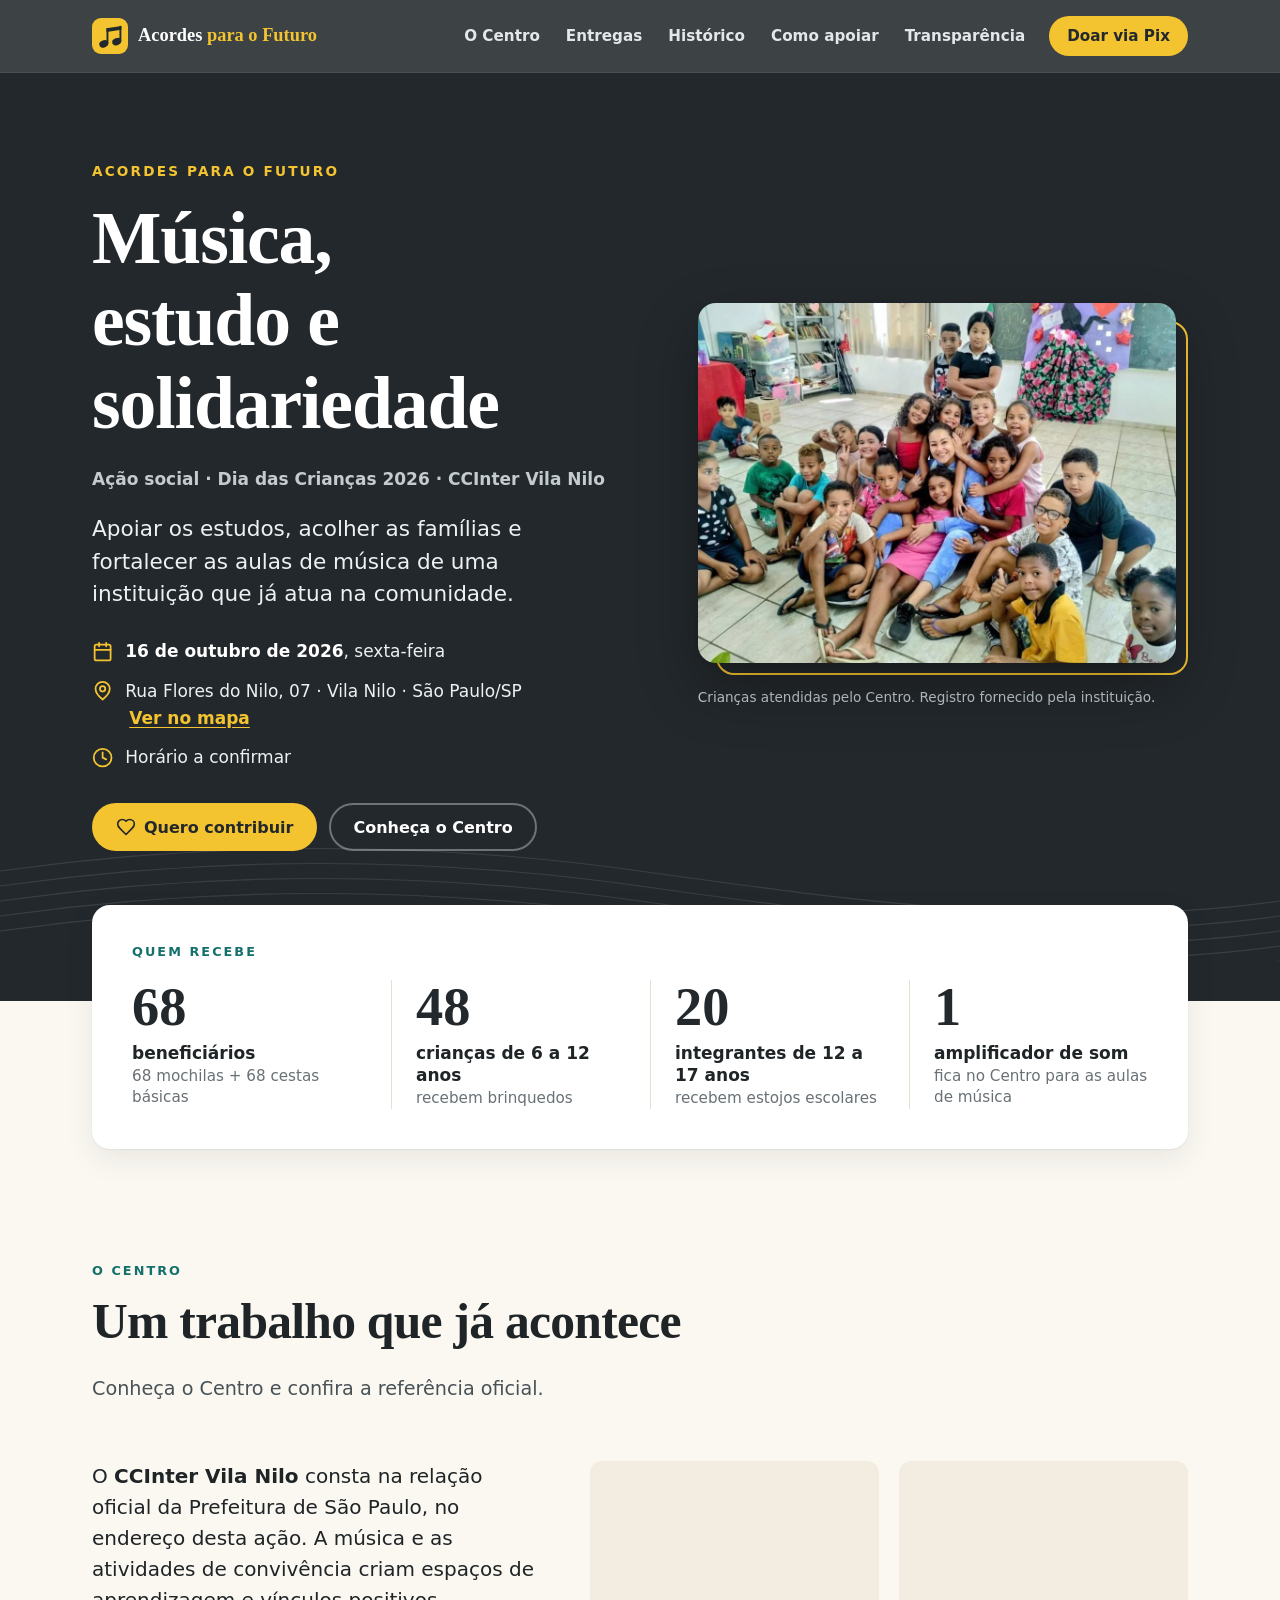
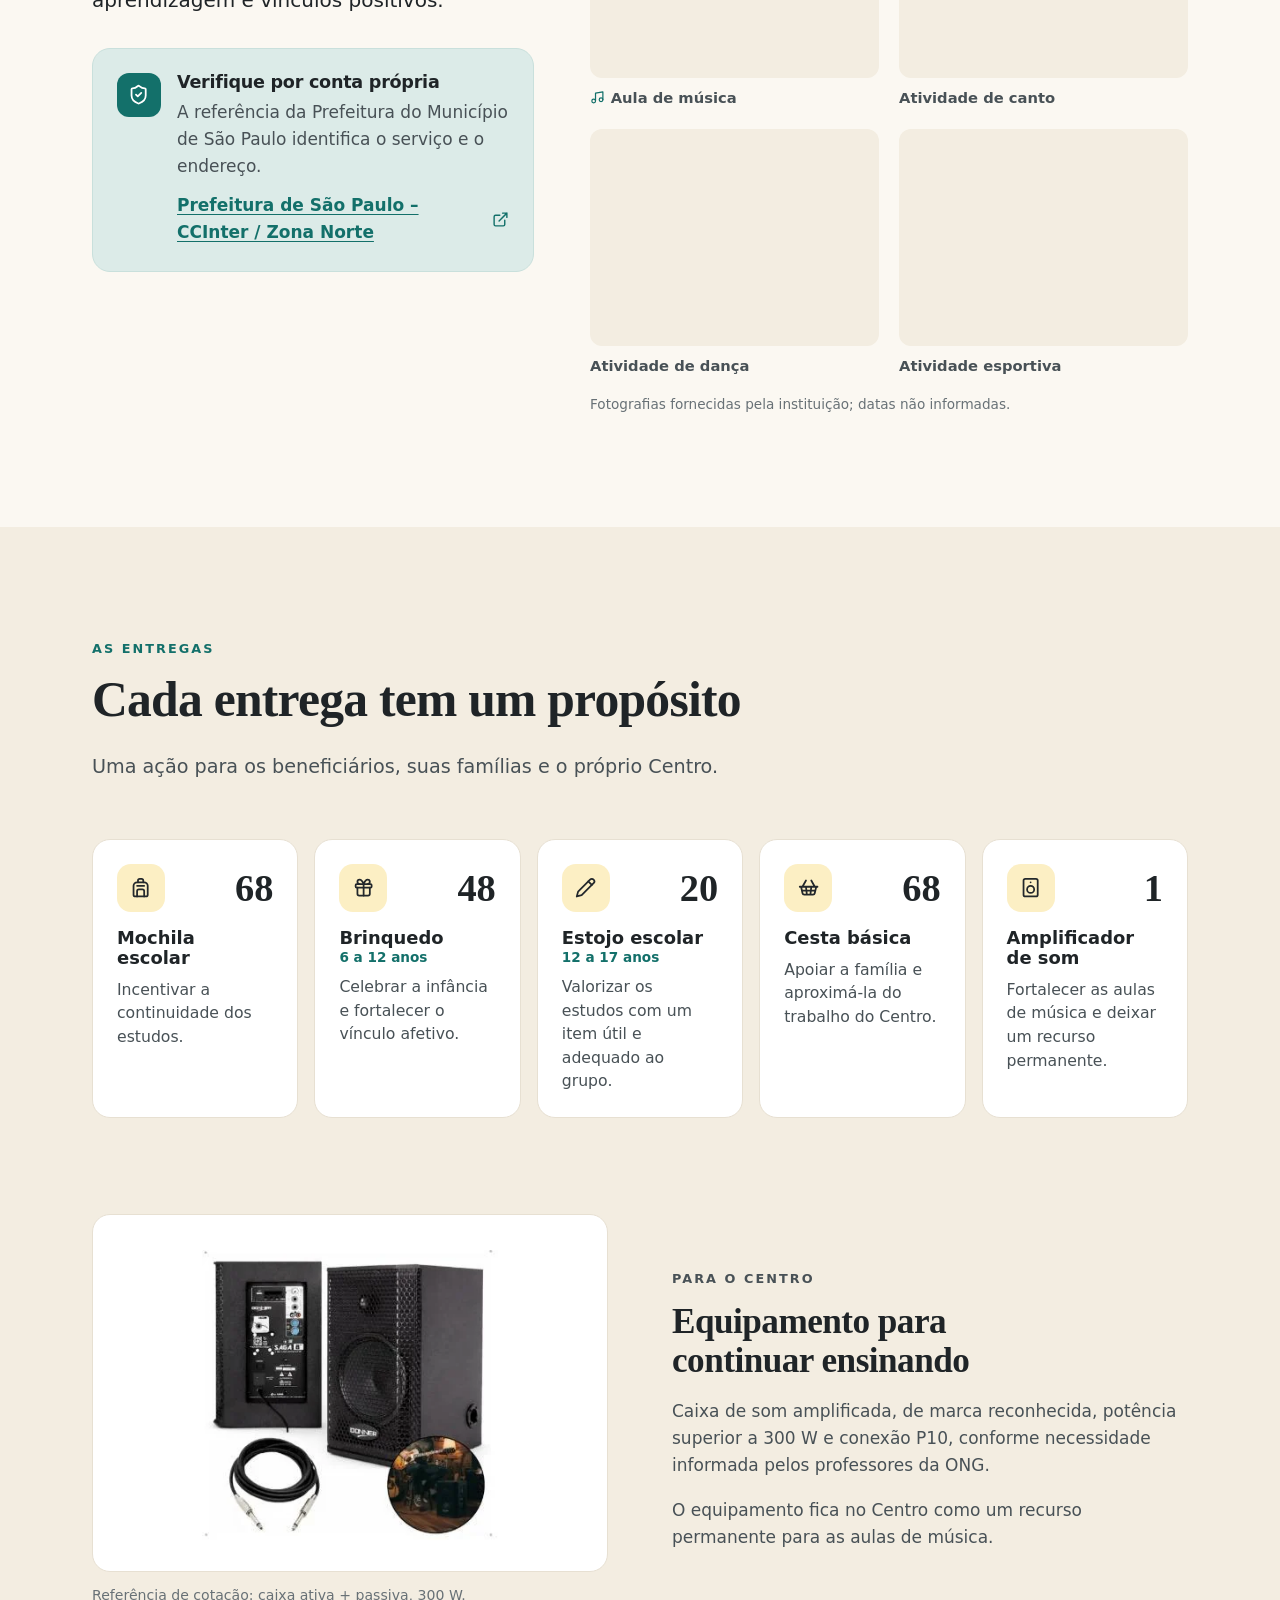
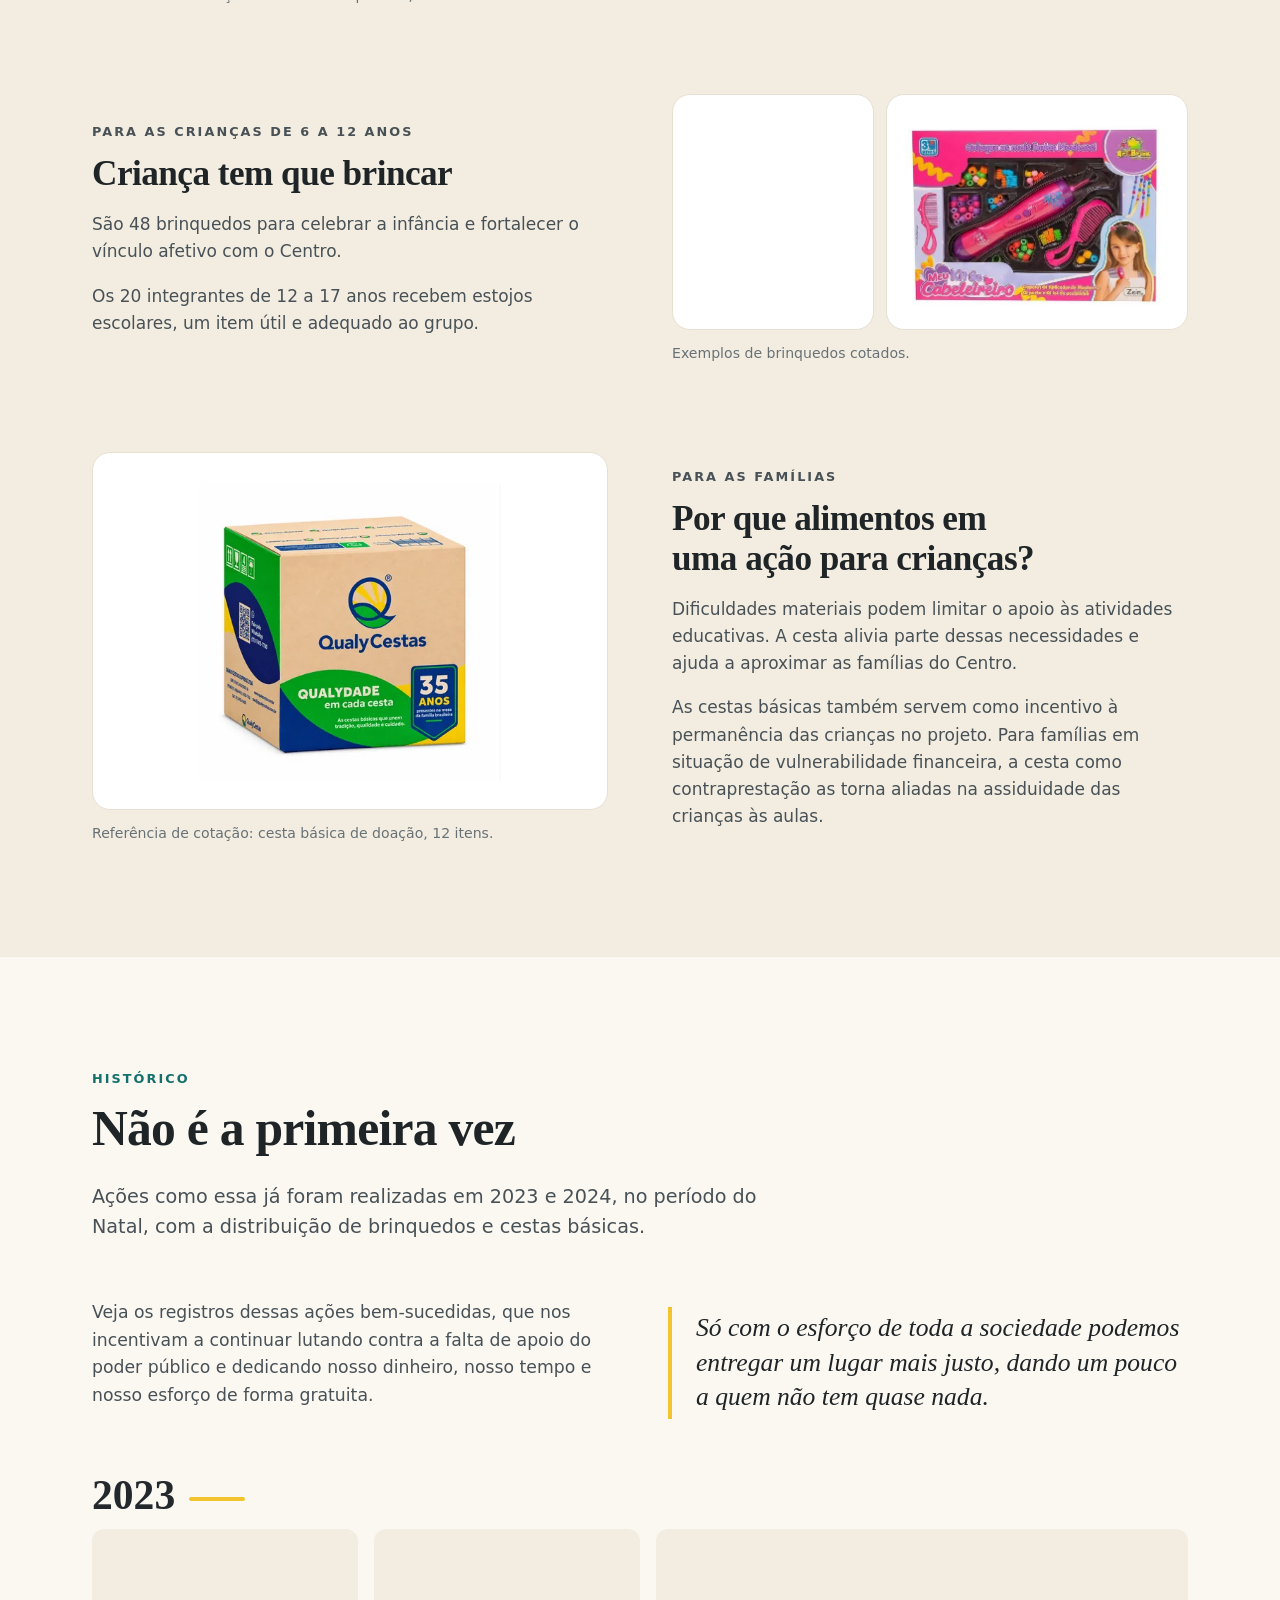
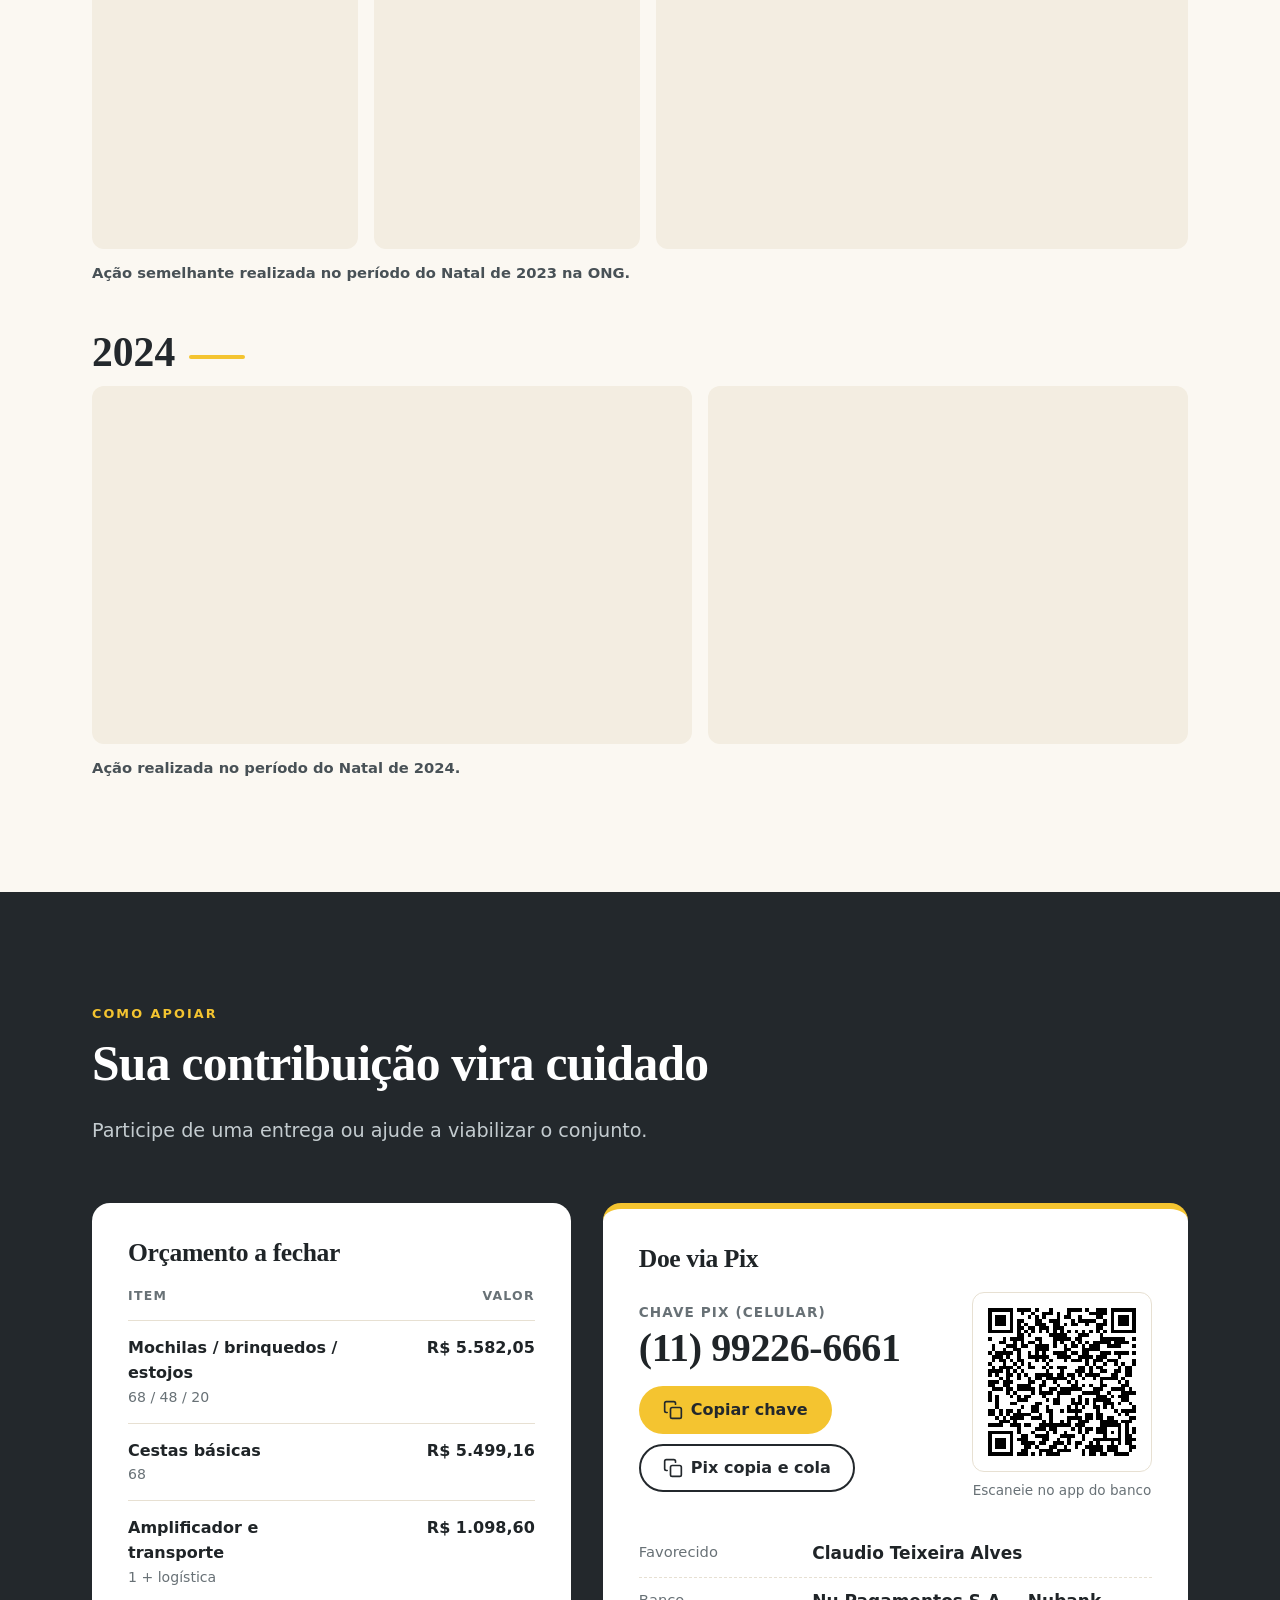
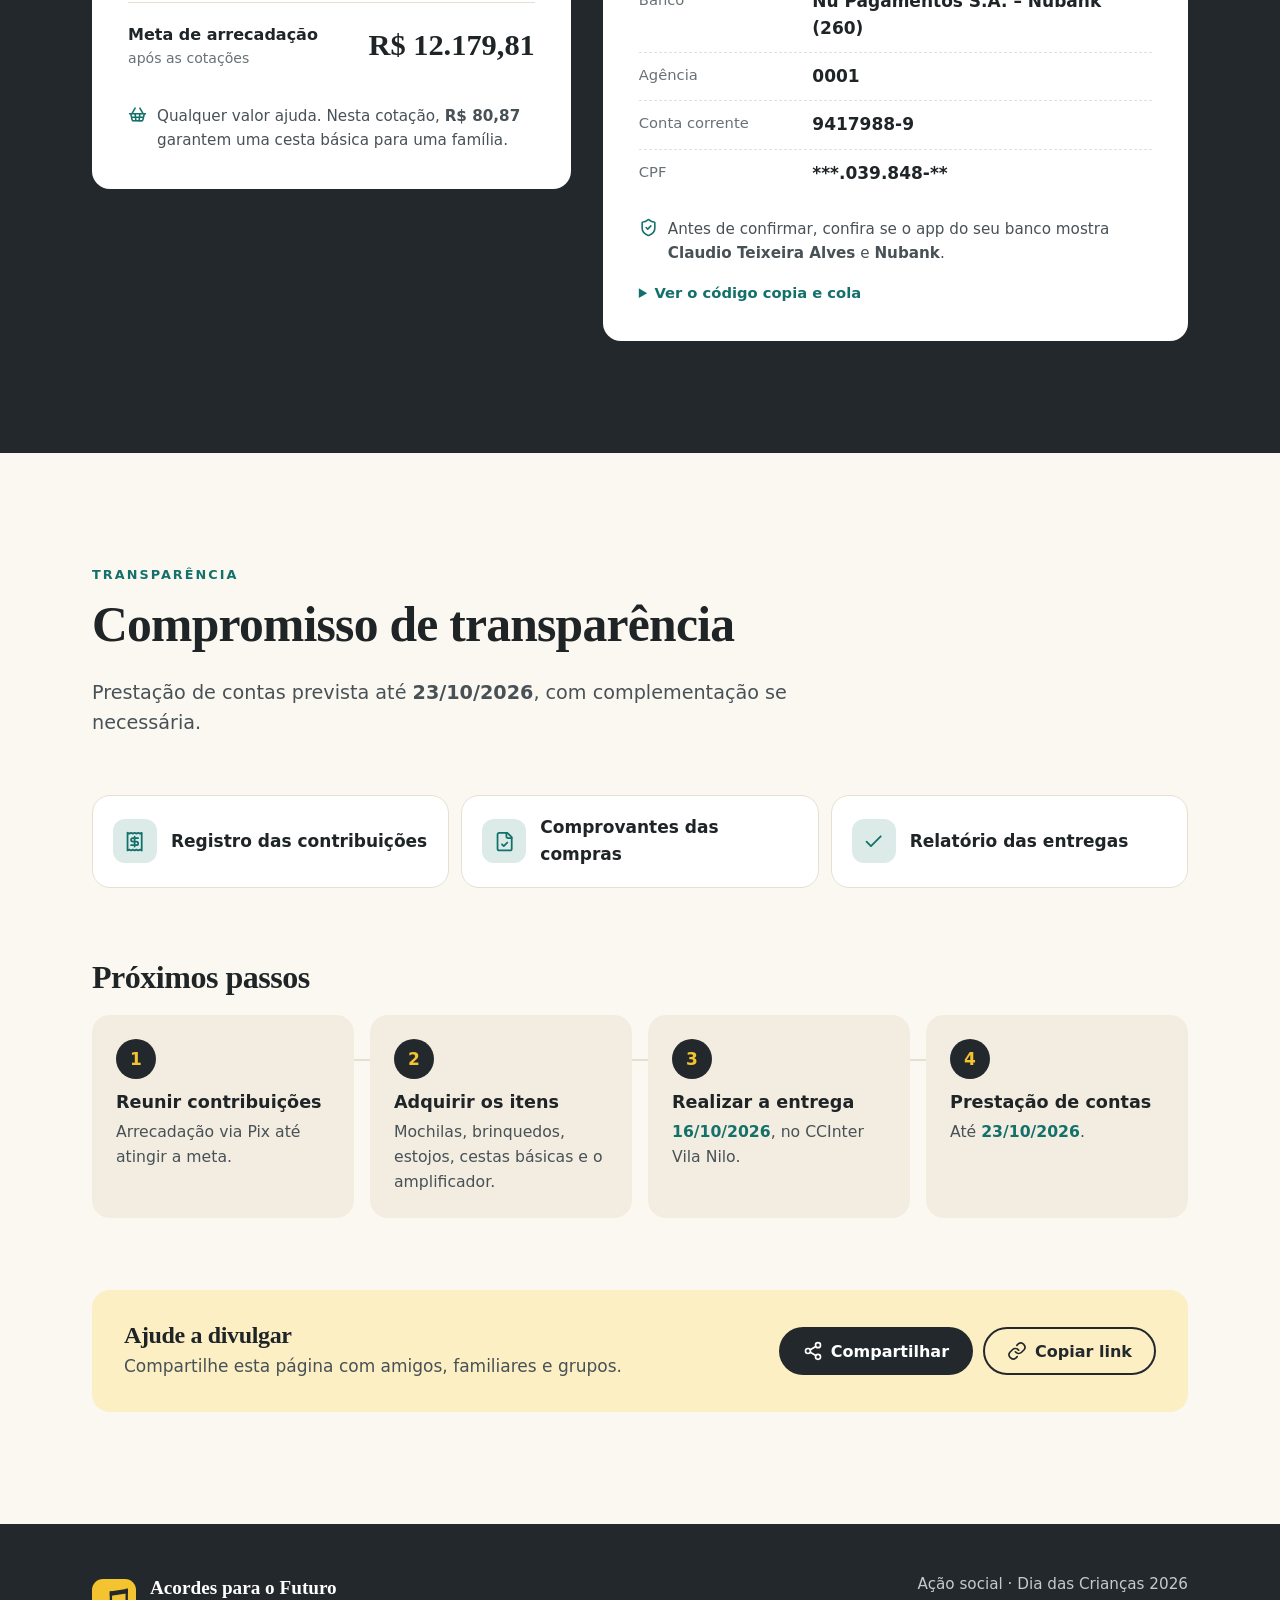
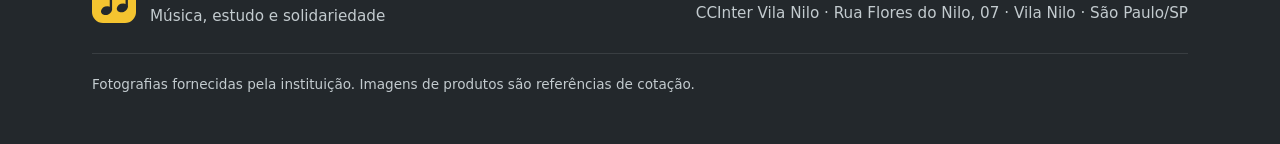
==== index.html @ 5add8479 "Site Acordes para o Futuro Site estático da ação social de Dia das Crianças 2026 no CCInter Vila Nil" ====
<!doctype html>
<html lang="pt-BR">
<head>
  <meta charset="utf-8">
  <meta name="viewport" content="width=device-width, initial-scale=1">
  <meta http-equiv="Content-Security-Policy" content="default-src 'self'; img-src 'self' data:; style-src 'self' https://fonts.googleapis.com; font-src https://fonts.gstatic.com; script-src 'self'; connect-src 'self'; object-src 'none'; base-uri 'self'; form-action 'none'">
  <title>Acordes para o Futuro · Dia das Crianças 2026 no CCInter Vila Nilo</title>
  <meta name="description" content="Ação social de Dia das Crianças no CCInter Vila Nilo, em São Paulo: mochilas, brinquedos, estojos e cestas básicas para 68 crianças e adolescentes, e um amplificador para as aulas de música. Contribua via Pix.">
  <link rel="canonical" href="https://acordesparaofuturo.com.br/">
  <meta name="theme-color" content="#23282c">

  <meta property="og:type" content="website">
  <meta property="og:locale" content="pt_BR">
  <meta property="og:site_name" content="Acordes para o Futuro">
  <meta property="og:url" content="https://acordesparaofuturo.com.br/">
  <meta property="og:title" content="Acordes para o Futuro · Música, estudo e solidariedade">
  <meta property="og:description" content="Dia das Crianças 2026 no CCInter Vila Nilo: mochilas, brinquedos, estojos e cestas básicas para 68 crianças e adolescentes. Contribua via Pix.">
  <meta property="og:image" content="https://acordesparaofuturo.com.br/assets/img/compartilhar.jpg">
  <meta property="og:image:width" content="1200">
  <meta property="og:image:height" content="630">
  <meta property="og:image:alt" content="Crianças do CCInter Vila Nilo e o título Música, estudo e solidariedade">
  <meta name="twitter:card" content="summary_large_image">

  <link rel="icon" href="favicon.svg" type="image/svg+xml">
  <link rel="icon" href="favicon-32.png" sizes="32x32" type="image/png">
  <link rel="apple-touch-icon" href="apple-touch-icon.png">

  <link rel="preconnect" href="https://fonts.googleapis.com">
  <link rel="preconnect" href="https://fonts.gstatic.com" crossorigin>
  <link rel="stylesheet" href="https://fonts.googleapis.com/css2?family=Figtree:ital,wght@0,400;0,500;0,600;0,700;0,800;1,500&family=Fraunces:ital,opsz,wght@0,9..144,500;0,9..144,600;1,9..144,500&display=swap">
  <link rel="stylesheet" href="css/styles.css">
  <script src="js/main.js" defer></script>

  <script type="application/ld+json">
  {
    "@context": "https://schema.org",
    "@type": "Event",
    "name": "Acordes para o Futuro: ação social de Dia das Crianças 2026",
    "description": "Entrega de mochilas, brinquedos, estojos e cestas básicas para 68 crianças e adolescentes atendidos pelo CCInter Vila Nilo, e de um amplificador de som para as aulas de música.",
    "startDate": "2026-10-16",
    "eventStatus": "https://schema.org/EventScheduled",
    "eventAttendanceMode": "https://schema.org/OfflineEventAttendanceMode",
    "image": "https://acordesparaofuturo.com.br/assets/img/compartilhar.jpg",
    "url": "https://acordesparaofuturo.com.br/",
    "location": {
      "@type": "Place",
      "name": "CCInter Vila Nilo",
      "address": {
        "@type": "PostalAddress",
        "streetAddress": "Rua Flores do Nilo, 07",
        "addressLocality": "São Paulo",
        "addressRegion": "SP",
        "addressCountry": "BR"
      }
    },
    "organizer": {
      "@type": "Organization",
      "name": "Projeto Acordes para o Futuro",
      "url": "https://acordesparaofuturo.com.br/"
    }
  }
  </script>
</head>
<body>
  <!-- Ícones (traço 24x24) -->
  <svg class="icon-sprite" aria-hidden="true" focusable="false" xmlns="http://www.w3.org/2000/svg">
    <symbol id="logo" viewBox="0 0 32 32">
      <rect width="32" height="32" rx="8" fill="#F4C430"/>
      <g fill="#23282C">
        <ellipse cx="10.5" cy="23" rx="4.1" ry="3.1" transform="rotate(-20 10.5 23)"/>
        <ellipse cx="22" cy="21" rx="4.1" ry="3.1" transform="rotate(-20 22 21)"/>
        <rect x="12.9" y="9" width="1.7" height="13.6"/>
        <rect x="24.4" y="7" width="1.7" height="13.6"/>
        <path d="M12.9 9 26.1 7v3.4l-13.2 2z"/>
      </g>
    </symbol>
    <symbol id="i-calendar" viewBox="0 0 24 24"><rect x="3" y="4" width="18" height="18" rx="2"/><path d="M16 2v4M8 2v4M3 10h18"/></symbol>
    <symbol id="i-pin" viewBox="0 0 24 24"><path d="M20 10c0 6-8 12-8 12S4 16 4 10a8 8 0 0 1 16 0Z"/><circle cx="12" cy="10" r="3"/></symbol>
    <symbol id="i-clock" viewBox="0 0 24 24"><circle cx="12" cy="12" r="10"/><path d="M12 6v6l4 2"/></symbol>
    <symbol id="i-heart" viewBox="0 0 24 24"><path d="M19 14c1.5-1.5 3-3.2 3-5.5A5.5 5.5 0 0 0 16.5 3c-1.8 0-3 .5-4.5 2-1.5-1.5-2.7-2-4.5-2A5.5 5.5 0 0 0 2 8.5c0 2.3 1.5 4 3 5.5l7 7Z"/></symbol>
    <symbol id="i-backpack" viewBox="0 0 24 24"><path d="M4 10a4 4 0 0 1 4-4h8a4 4 0 0 1 4 4v10a2 2 0 0 1-2 2H6a2 2 0 0 1-2-2Z"/><path d="M9 6V4a2 2 0 0 1 2-2h2a2 2 0 0 1 2 2v2"/><path d="M8 22v-6a2 2 0 0 1 2-2h4a2 2 0 0 1 2 2v6"/><path d="M8 10h8"/></symbol>
    <symbol id="i-gift" viewBox="0 0 24 24"><rect x="3" y="8" width="18" height="4" rx="1"/><path d="M12 8v13"/><path d="M19 12v7a2 2 0 0 1-2 2H7a2 2 0 0 1-2-2v-7"/><path d="M7.5 8a2.5 2.5 0 0 1 0-5C10 3 12 8 12 8s2-5 4.5-5a2.5 2.5 0 0 1 0 5"/></symbol>
    <symbol id="i-pencil" viewBox="0 0 24 24"><path d="M17 3a2.8 2.8 0 1 1 4 4L7.5 20.5 2 22l1.5-5.5Z"/><path d="m15 5 4 4"/></symbol>
    <symbol id="i-basket" viewBox="0 0 24 24"><path d="m15 11-1 9M19 11l-4-7M2 11h20M3.5 11l1.6 7.4a2 2 0 0 0 2 1.6h9.8a2 2 0 0 0 2-1.6l1.7-7.4M4.5 15.5h15M5 11l4-7M9 11l1 9"/></symbol>
    <symbol id="i-speaker" viewBox="0 0 24 24"><rect x="4" y="2" width="16" height="20" rx="2"/><circle cx="12" cy="14" r="4"/><path d="M12 6h.01"/></symbol>
    <symbol id="i-music" viewBox="0 0 24 24"><path d="M9 18V5l12-2v13"/><circle cx="6" cy="18" r="3"/><circle cx="18" cy="16" r="3"/></symbol>
    <symbol id="i-copy" viewBox="0 0 24 24"><rect x="9" y="9" width="13" height="13" rx="2"/><path d="M5 15H4a2 2 0 0 1-2-2V4a2 2 0 0 1 2-2h9a2 2 0 0 1 2 2v1"/></symbol>
    <symbol id="i-check" viewBox="0 0 24 24"><path d="M20 6 9 17l-5-5"/></symbol>
    <symbol id="i-external" viewBox="0 0 24 24"><path d="M15 3h6v6M10 14 21 3M18 13v6a2 2 0 0 1-2 2H5a2 2 0 0 1-2-2V8a2 2 0 0 1 2-2h6"/></symbol>
    <symbol id="i-shield" viewBox="0 0 24 24"><path d="M20 13c0 5-3.5 7.5-7.7 9a1 1 0 0 1-.6 0C7.5 20.5 4 18 4 13V6a1 1 0 0 1 1-1c2 0 4.5-1.2 6.2-2.7a1.2 1.2 0 0 1 1.6 0C14.5 3.8 17 5 19 5a1 1 0 0 1 1 1Z"/><path d="m9 12 2 2 4-4"/></symbol>
    <symbol id="i-share" viewBox="0 0 24 24"><circle cx="18" cy="5" r="3"/><circle cx="6" cy="12" r="3"/><circle cx="18" cy="19" r="3"/><path d="m8.6 13.5 6.8 4M15.4 6.5l-6.8 4"/></symbol>
    <symbol id="i-link" viewBox="0 0 24 24"><path d="M10 13a5 5 0 0 0 7.5.5l3-3a5 5 0 0 0-7-7l-1.7 1.7"/><path d="M14 11a5 5 0 0 0-7.5-.5l-3 3a5 5 0 0 0 7 7l1.7-1.7"/></symbol>
    <symbol id="i-receipt" viewBox="0 0 24 24"><path d="M4 2v20l2-1 2 1 2-1 2 1 2-1 2 1 2-1 2 1V2l-2 1-2-1-2 1-2-1-2 1-2-1-2 1Z"/><path d="M16 8h-6a2 2 0 1 0 0 4h4a2 2 0 1 1 0 4H8M12 17.5v-11"/></symbol>
    <symbol id="i-file" viewBox="0 0 24 24"><path d="M15 2H6a2 2 0 0 0-2 2v16a2 2 0 0 0 2 2h12a2 2 0 0 0 2-2V7Z"/><path d="M14 2v4a2 2 0 0 0 2 2h4M9 15l2 2 4-4"/></symbol>
    <symbol id="i-menu" viewBox="0 0 24 24"><path d="M4 6h16M4 12h16M4 18h16"/></symbol>
    <symbol id="i-close" viewBox="0 0 24 24"><path d="M18 6 6 18M6 6l12 12"/></symbol>
    <symbol id="i-prev" viewBox="0 0 24 24"><path d="m15 18-6-6 6-6"/></symbol>
    <symbol id="i-next" viewBox="0 0 24 24"><path d="m9 18 6-6-6-6"/></symbol>
  </svg>

  <a class="skip-link" href="#conteudo">Pular para o conteúdo</a>

  <header class="site-header" data-header>
    <div class="container header-inner">
      <a class="brand" href="#inicio">
        <svg class="brand-mark" viewBox="0 0 32 32" aria-hidden="true" focusable="false"><use href="#logo"/></svg>
        <span class="brand-name">Acordes <span>para o Futuro</span></span>
      </a>

      <nav class="site-nav" id="menu" aria-label="Seções do site">
        <ul>
          <li><a href="#centro">O Centro</a></li>
          <li><a href="#entregas">Entregas</a></li>
          <li><a href="#historico">Histórico</a></li>
          <li><a href="#apoie">Como apoiar</a></li>
          <li><a href="#transparencia">Transparência</a></li>
        </ul>
      </nav>

      <a class="btn btn-primary btn-sm header-cta" href="#pix"><span>Doar<span class="hide-xs"> via Pix</span></span></a>
      <button class="nav-toggle" type="button" aria-expanded="false" aria-controls="menu" aria-label="Abrir menu" data-nav-toggle>
        <svg class="icon icon-open" aria-hidden="true"><use href="#i-menu"/></svg>
        <svg class="icon icon-close" aria-hidden="true"><use href="#i-close"/></svg>
      </button>
    </div>
  </header>

  <main id="conteudo">
    <!-- ===== Abertura ===== -->
    <section class="hero" id="inicio" aria-labelledby="hero-titulo">
      <svg class="hero-staff" viewBox="0 0 1440 120" preserveAspectRatio="none" aria-hidden="true" focusable="false">
        <g fill="none" stroke="currentColor" stroke-width="1.2" vector-effect="non-scaling-stroke">
          <path d="M0 30C240 0 480 0 720 30s480 60 720 30"/>
          <path d="M0 45C240 15 480 15 720 45s480 60 720 30"/>
          <path d="M0 60C240 30 480 30 720 60s480 60 720 30"/>
          <path d="M0 75C240 45 480 45 720 75s480 60 720 30"/>
          <path d="M0 90C240 60 480 60 720 90s480 60 720 30"/>
        </g>
      </svg>

      <div class="container hero-grid">
        <div class="hero-copy">
          <p class="kicker">Acordes para o Futuro</p>
          <h1 id="hero-titulo">Música, estudo e solidariedade</h1>
          <p class="hero-sub">Ação social · Dia das Crianças 2026 · CCInter Vila Nilo</p>
          <p class="hero-lead">Apoiar os estudos, acolher as famílias e fortalecer as aulas de música de uma instituição que já atua na comunidade.</p>

          <ul class="event-facts">
            <li>
              <svg class="icon" aria-hidden="true"><use href="#i-calendar"/></svg>
              <span><strong><time datetime="2026-10-16">16 de outubro de 2026</time></strong>, sexta-feira</span>
            </li>
            <li>
              <svg class="icon" aria-hidden="true"><use href="#i-pin"/></svg>
              <span>Rua Flores do Nilo, 07 · Vila Nilo · São Paulo/SP
                <a class="map-link" href="https://www.google.com/maps/search/?api=1&amp;query=Rua%20Flores%20do%20Nilo%2C%2007%2C%20Vila%20Nilo%2C%20S%C3%A3o%20Paulo%20-%20SP" target="_blank" rel="noopener">Ver no mapa<span class="visually-hidden"> (abre em nova aba)</span></a>
              </span>
            </li>
            <li>
              <svg class="icon" aria-hidden="true"><use href="#i-clock"/></svg>
              <span>Horário a confirmar</span>
            </li>
          </ul>

          <div class="hero-actions">
            <a class="btn btn-primary" href="#apoie">
              <svg class="icon" aria-hidden="true"><use href="#i-heart"/></svg>
              Quero contribuir
            </a>
            <a class="btn btn-ghost" href="#centro">Conheça o Centro</a>
          </div>
        </div>

        <figure class="hero-photo">
          <div class="hero-photo-frame">
            <p class="countdown" data-countdown="2026-10-16" hidden></p>
            <img src="assets/img/criancas-do-centro.webp" width="1018" height="766" fetchpriority="high" decoding="async"
                 alt="Grupo de crianças sorrindo, sentadas no chão de uma sala do Centro ao redor de uma educadora">
          </div>
          <figcaption>Crianças atendidas pelo Centro. Registro fornecido pela instituição.</figcaption>
        </figure>
      </div>
    </section>

    <!-- ===== Quem recebe ===== -->
    <section class="impact" aria-labelledby="impacto-titulo">
      <div class="container">
        <div class="impact-card">
          <h2 class="impact-title" id="impacto-titulo">Quem recebe</h2>
          <ul class="stats">
            <li class="stat">
              <span class="stat-n">68</span>
              <span class="stat-l">beneficiários</span>
              <span class="stat-d">68 mochilas + 68 cestas básicas</span>
            </li>
            <li class="stat">
              <span class="stat-n">48</span>
              <span class="stat-l">crianças de 6 a 12 anos</span>
              <span class="stat-d">recebem brinquedos</span>
            </li>
            <li class="stat">
              <span class="stat-n">20</span>
              <span class="stat-l">integrantes de 12 a 17 anos</span>
              <span class="stat-d">recebem estojos escolares</span>
            </li>
            <li class="stat">
              <span class="stat-n">1</span>
              <span class="stat-l">amplificador de som</span>
              <span class="stat-d">fica no Centro para as aulas de música</span>
            </li>
          </ul>
        </div>
      </div>
    </section>

    <!-- ===== O Centro ===== -->
    <section class="section" id="centro" aria-labelledby="centro-titulo">
      <div class="container">
        <header class="section-head">
          <p class="eyebrow">O Centro</p>
          <h2 id="centro-titulo">Um trabalho que já acontece</h2>
          <p class="section-sub">Conheça o Centro e confira a referência oficial.</p>
        </header>

        <div class="centro-grid">
          <div class="centro-text">
            <p class="lead">O <strong>CCInter Vila Nilo</strong> consta na relação oficial da Prefeitura de São Paulo, no endereço desta ação. A música e as atividades de convivência criam espaços de aprendizagem e vínculos positivos.</p>

            <aside class="verify-card" aria-labelledby="verifique-titulo">
              <span class="verify-icon"><svg class="icon" aria-hidden="true"><use href="#i-shield"/></svg></span>
              <div>
                <h3 id="verifique-titulo">Verifique por conta própria</h3>
                <p>A referência da Prefeitura do Município de São Paulo identifica o serviço e o endereço.</p>
                <a class="link-external" href="https://prefeitura.sp.gov.br/web/assistencia_social/w/rede_socioassistencial/familia/334147" target="_blank" rel="noopener">
                  Prefeitura de São Paulo – CCInter / Zona Norte
                  <svg class="icon" aria-hidden="true"><use href="#i-external"/></svg>
                  <span class="visually-hidden">(abre em nova aba)</span>
                </a>
              </div>
            </aside>
          </div>

          <div>
            <ul class="gallery" aria-label="Atividades do Centro">
              <li>
                <figure>
                  <a href="assets/img/aula-de-musica.webp" data-lightbox="centro" data-caption="Aula de música">
                    <img src="assets/img/aula-de-musica.webp" width="633" height="475" loading="lazy" decoding="async"
                         alt="Crianças e adolescentes sentados em roda com violões durante a aula de música">
                  </a>
                  <figcaption><svg class="icon" aria-hidden="true"><use href="#i-music"/></svg>Aula de música</figcaption>
                </figure>
              </li>
              <li>
                <figure>
                  <a href="assets/img/atividade-de-canto.webp" data-lightbox="centro" data-caption="Atividade de canto">
                    <img src="assets/img/atividade-de-canto.webp" width="606" height="456" loading="lazy" decoding="async"
                         alt="Educadora conduz atividade de canto com crianças sentadas em cadeiras">
                  </a>
                  <figcaption>Atividade de canto</figcaption>
                </figure>
              </li>
              <li>
                <figure>
                  <a href="assets/img/atividade-de-danca.webp" data-lightbox="centro" data-caption="Atividade de dança">
                    <img src="assets/img/atividade-de-danca.webp" width="606" height="456" loading="lazy" decoding="async"
                         alt="Meninas com saias coloridas posam juntas depois de uma atividade de dança">
                  </a>
                  <figcaption>Atividade de dança</figcaption>
                </figure>
              </li>
              <li>
                <figure>
                  <a href="assets/img/atividade-esportiva.webp" data-lightbox="centro" data-caption="Atividade esportiva">
                    <img src="assets/img/atividade-esportiva.webp" width="606" height="456" loading="lazy" decoding="async"
                         alt="Crianças jogando futebol em uma quadra">
                  </a>
                  <figcaption>Atividade esportiva</figcaption>
                </figure>
              </li>
            </ul>
            <p class="photo-note">Fotografias fornecidas pela instituição; datas não informadas.</p>
          </div>
        </div>
      </div>
    </section>

    <!-- ===== Entregas ===== -->
    <section class="section section-alt" id="entregas" aria-labelledby="entregas-titulo">
      <div class="container">
        <header class="section-head">
          <p class="eyebrow">As entregas</p>
          <h2 id="entregas-titulo">Cada entrega tem um propósito</h2>
          <p class="section-sub">Uma ação para os beneficiários, suas famílias e o próprio Centro.</p>
        </header>

        <ul class="deliveries">
          <li class="delivery">
            <div class="delivery-top">
              <span class="delivery-icon"><svg class="icon" aria-hidden="true"><use href="#i-backpack"/></svg></span>
              <span class="delivery-qty"><span class="visually-hidden">Quantidade: </span>68</span>
            </div>
            <h3>Mochila escolar</h3>
            <p>Incentivar a continuidade dos estudos.</p>
          </li>
          <li class="delivery">
            <div class="delivery-top">
              <span class="delivery-icon"><svg class="icon" aria-hidden="true"><use href="#i-gift"/></svg></span>
              <span class="delivery-qty"><span class="visually-hidden">Quantidade: </span>48</span>
            </div>
            <h3>Brinquedo <span class="who">6 a 12 anos</span></h3>
            <p>Celebrar a infância e fortalecer o vínculo afetivo.</p>
          </li>
          <li class="delivery">
            <div class="delivery-top">
              <span class="delivery-icon"><svg class="icon" aria-hidden="true"><use href="#i-pencil"/></svg></span>
              <span class="delivery-qty"><span class="visually-hidden">Quantidade: </span>20</span>
            </div>
            <h3>Estojo escolar <span class="who">12 a 17 anos</span></h3>
            <p>Valorizar os estudos com um item útil e adequado ao grupo.</p>
          </li>
          <li class="delivery">
            <div class="delivery-top">
              <span class="delivery-icon"><svg class="icon" aria-hidden="true"><use href="#i-basket"/></svg></span>
              <span class="delivery-qty"><span class="visually-hidden">Quantidade: </span>68</span>
            </div>
            <h3>Cesta básica</h3>
            <p>Apoiar a família e aproximá-la do trabalho do Centro.</p>
          </li>
          <li class="delivery">
            <div class="delivery-top">
              <span class="delivery-icon"><svg class="icon" aria-hidden="true"><use href="#i-speaker"/></svg></span>
              <span class="delivery-qty"><span class="visually-hidden">Quantidade: </span>1</span>
            </div>
            <h3>Amplificador de som</h3>
            <p>Fortalecer as aulas de música e deixar um recurso permanente.</p>
          </li>
        </ul>

        <div class="features">
          <article class="feature" aria-labelledby="som-titulo">
            <figure class="feature-media">
              <div class="product-frame">
                <img src="assets/img/caixa-de-som.webp" width="336" height="340" loading="lazy" decoding="async"
                     alt="Caixa de som ativa e caixa passiva pretas, com cabo P10">
              </div>
              <figcaption>Referência de cotação: caixa ativa + passiva, 300 W.</figcaption>
            </figure>
            <div class="feature-body">
              <p class="eyebrow">Para o Centro</p>
              <h3 id="som-titulo">Equipamento para continuar ensinando</h3>
              <p>Caixa de som amplificada, de marca reconhecida, potência superior a 300 W e conexão P10, conforme necessidade informada pelos professores da ONG.</p>
              <p>O equipamento fica no Centro como um recurso permanente para as aulas de música.</p>
            </div>
          </article>

          <article class="feature feature-reverse" aria-labelledby="brincar-titulo">
            <figure class="feature-media">
              <div class="product-pair">
                <div class="product-frame">
                  <img src="assets/img/brinquedo-carrinho.webp" width="536" height="590" loading="lazy" decoding="async"
                       alt="Carrinhos de Fórmula 1 de controle remoto, em três cores">
                </div>
                <div class="product-frame">
                  <img src="assets/img/brinquedo-kit-cabeleireiro.webp" width="531" height="397" loading="lazy" decoding="async"
                       alt="Brinquedo Meu Kit do Cabeleireiro, com aplicador de miçangas e pentes">
                </div>
              </div>
              <figcaption>Exemplos de brinquedos cotados.</figcaption>
            </figure>
            <div class="feature-body">
              <p class="eyebrow">Para as crianças de 6 a 12 anos</p>
              <h3 id="brincar-titulo">Criança tem que brincar</h3>
              <p>São 48 brinquedos para celebrar a infância e fortalecer o vínculo afetivo com o Centro.</p>
              <p>Os 20 integrantes de 12 a 17 anos recebem estojos escolares, um item útil e adequado ao grupo.</p>
            </div>
          </article>

          <article class="feature" aria-labelledby="cesta-titulo">
            <figure class="feature-media">
              <div class="product-frame">
                <img src="assets/img/cesta-basica.webp" width="428" height="424" loading="lazy" decoding="async"
                     alt="Caixa de cesta básica de doação com 12 itens">
              </div>
              <figcaption>Referência de cotação: cesta básica de doação, 12 itens.</figcaption>
            </figure>
            <div class="feature-body">
              <p class="eyebrow">Para as famílias</p>
              <h3 id="cesta-titulo">Por que alimentos em uma ação para crianças?</h3>
              <p>Dificuldades materiais podem limitar o apoio às atividades educativas. A cesta alivia parte dessas necessidades e ajuda a aproximar as famílias do Centro.</p>
              <p>As cestas básicas também servem como incentivo à permanência das crianças no projeto. Para famílias em situação de vulnerabilidade financeira, a cesta como contraprestação as torna aliadas na assiduidade das crianças às aulas.</p>
            </div>
          </article>
        </div>
      </div>
    </section>

    <!-- ===== Histórico ===== -->
    <section class="section" id="historico" aria-labelledby="historico-titulo">
      <div class="container">
        <header class="section-head">
          <p class="eyebrow">Histórico</p>
          <h2 id="historico-titulo">Não é a primeira vez</h2>
          <p class="section-sub">Ações como essa já foram realizadas em 2023 e 2024, no período do Natal, com a distribuição de brinquedos e cestas básicas.</p>
        </header>
        <div class="history-text">
          <p>Veja os registros dessas ações bem-sucedidas, que nos incentivam a continuar lutando contra a falta de apoio do poder público e dedicando nosso dinheiro, nosso tempo e nosso esforço de forma gratuita.</p>
          <blockquote class="pull-quote">
            <p>Só com o esforço de toda a sociedade podemos entregar um lugar mais justo, dando um pouco a quem não tem quase nada.</p>
          </blockquote>
        </div>

        <figure class="year">
          <div class="year-label" aria-hidden="true">2023</div>
          <ul class="mosaic mosaic-2023">
            <li>
              <a href="assets/img/natal-2023-entrega-1.webp" data-lightbox="historico" data-caption="Natal de 2023 na ONG">
                <img src="assets/img/natal-2023-entrega-1.webp" width="336" height="486" loading="lazy" decoding="async"
                     alt="Menino segura uma sacola de presente e uma embalagem recebidas na ação de Natal">
              </a>
            </li>
            <li>
              <a href="assets/img/natal-2023-entrega-2.webp" data-lightbox="historico" data-caption="Natal de 2023 na ONG">
                <img src="assets/img/natal-2023-entrega-2.webp" width="308" height="486" loading="lazy" decoding="async"
                     alt="Menina sorri segurando um presente embrulhado, com balões ao fundo">
              </a>
            </li>
            <li class="span-2">
              <a href="assets/img/natal-2023-caminhonete.webp" data-lightbox="historico" data-caption="Natal de 2023 na ONG">
                <img src="assets/img/natal-2023-caminhonete.webp" width="663" height="372" loading="lazy" decoding="async"
                     alt="Caçamba de caminhonete carregada com presentes e alimentos para a ação de Natal">
              </a>
            </li>
          </ul>
          <figcaption>Ação semelhante realizada no período do Natal de 2023 na ONG.</figcaption>
        </figure>

        <figure class="year">
          <div class="year-label" aria-hidden="true">2024</div>
          <ul class="mosaic mosaic-2024">
            <li>
              <a href="assets/img/natal-2024-grupo.webp" data-lightbox="historico" data-caption="Registro da ação de Natal de 2024">
                <img src="assets/img/natal-2024-grupo.webp" width="1451" height="816" loading="lazy" decoding="async"
                     alt="Crianças, famílias e voluntários reunidos com presentes na festa de Natal de 2024">
              </a>
            </li>
            <li>
              <a href="assets/img/natal-2024-entrega.webp" data-lightbox="historico" data-caption="Ação realizada em 2024">
                <img src="assets/img/natal-2024-entrega.webp" width="1134" height="510" loading="lazy" decoding="async"
                     alt="Crianças sentadas em cadeiras com os kits recebidos na ação de 2024">
              </a>
            </li>
          </ul>
          <figcaption>Ação realizada no período do Natal de 2024.</figcaption>
        </figure>
      </div>
    </section>

    <!-- ===== Como apoiar ===== -->
    <section class="section section-dark" id="apoie" aria-labelledby="apoie-titulo">
      <div class="container">
        <header class="section-head">
          <p class="eyebrow">Como apoiar</p>
          <h2 id="apoie-titulo">Sua contribuição vira cuidado</h2>
          <p class="section-sub">Participe de uma entrega ou ajude a viabilizar o conjunto.</p>
        </header>

        <div class="support-grid">
          <div class="card budget-card">
            <h3>Orçamento a fechar</h3>
            <table class="budget">
              <caption class="visually-hidden">Orçamento da ação, por item</caption>
              <thead>
                <tr><th scope="col">Item</th><th scope="col" class="num">Valor</th></tr>
              </thead>
              <tbody>
                <tr>
                  <th scope="row">Mochilas / brinquedos / estojos <span class="qty">68 / 48 / 20</span></th>
                  <td class="num">R$&nbsp;5.582,05</td>
                </tr>
                <tr>
                  <th scope="row">Cestas básicas <span class="qty">68</span></th>
                  <td class="num">R$&nbsp;5.499,16</td>
                </tr>
                <tr>
                  <th scope="row">Amplificador e transporte <span class="qty">1 + logística</span></th>
                  <td class="num">R$&nbsp;1.098,60</td>
                </tr>
              </tbody>
              <tfoot>
                <tr>
                  <th scope="row">Meta de arrecadação <span class="qty">após as cotações</span></th>
                  <td class="num">R$&nbsp;12.179,81</td>
                </tr>
              </tfoot>
            </table>

            <!-- Para mostrar a barra de progresso, preencha data-arrecadado (ex.: "3500" ou "3.500,00") e data-atualizado (ex.: "10/10/2026"). Vazio = barra escondida. -->
            <div class="progress" data-progress data-meta="12179.81" data-arrecadado="" data-atualizado="" hidden>
              <div class="progress-head">
                <span><strong data-progress-value></strong> arrecadados</span>
                <span data-progress-percent></span>
              </div>
              <div class="progress-track" role="progressbar" aria-label="Arrecadação em relação à meta" aria-valuemin="0" aria-valuemax="100" aria-valuenow="0">
                <span class="progress-fill"></span>
              </div>
              <p class="progress-note" data-progress-note></p>
            </div>

            <p class="hint">
              <svg class="icon" aria-hidden="true"><use href="#i-basket"/></svg>
              <span>Qualquer valor ajuda. Nesta cotação, <strong>R$&nbsp;80,87</strong> garantem uma cesta básica para uma família.</span>
            </p>
          </div>

          <div class="card pix-card" id="pix" aria-labelledby="pix-titulo">
            <h3 id="pix-titulo">Doe via Pix</h3>

            <div class="pix-main">
              <div class="pix-key-block">
                <p class="pix-label">Chave Pix (celular)</p>
                <p class="pix-key">(11) 99226-6661</p>
                <div class="pix-actions">
                  <button class="btn btn-primary" type="button" data-copy="+5511992266661" data-copy-msg="Chave Pix copiada">
                    <svg class="icon" aria-hidden="true"><use href="#i-copy"/></svg>
                    <span data-label>Copiar chave</span>
                  </button>
                  <button class="btn btn-outline" type="button" data-copy="00020126360014BR.GOV.BCB.PIX0114+55119922666615204000053039865802BR5922Claudio Teixeira Alves6009SAO PAULO62140510Q3mH8EjFVo6304F4EF" data-copy-msg="Código Pix copia e cola copiado">
                    <svg class="icon" aria-hidden="true"><use href="#i-copy"/></svg>
                    <span data-label>Pix copia e cola</span>
                  </button>
                </div>
              </div>

              <figure class="pix-qr">
                <img src="assets/img/pix-qrcode.svg" width="180" height="180" alt="QR Code Pix para Claudio Teixeira Alves, Nubank">
                <figcaption>Escaneie no app do banco</figcaption>
              </figure>
            </div>

            <dl class="bank-details">
              <div><dt>Favorecido</dt><dd>Claudio Teixeira Alves</dd></div>
              <div><dt>Banco</dt><dd>Nu Pagamentos S.A. – Nubank (260)</dd></div>
              <div><dt>Agência</dt><dd>0001</dd></div>
              <div><dt>Conta corrente</dt><dd>9417988-9</dd></div>
              <div><dt>CPF</dt><dd>***.039.848-**</dd></div>
            </dl>

            <p class="pix-check">
              <svg class="icon" aria-hidden="true"><use href="#i-shield"/></svg>
              <span>Antes de confirmar, confira se o app do seu banco mostra <strong>Claudio Teixeira Alves</strong> e <strong>Nubank</strong>.</span>
            </p>

            <details class="pix-code">
              <summary>Ver o código copia e cola</summary>
              <code>00020126360014BR.GOV.BCB.PIX0114+55119922666615204000053039865802BR5922Claudio Teixeira Alves6009SAO PAULO62140510Q3mH8EjFVo6304F4EF</code>
            </details>
          </div>
        </div>
      </div>
    </section>

    <!-- ===== Transparência ===== -->
    <section class="section" id="transparencia" aria-labelledby="transparencia-titulo">
      <div class="container">
        <header class="section-head">
          <p class="eyebrow">Transparência</p>
          <h2 id="transparencia-titulo">Compromisso de transparência</h2>
          <p class="section-sub">Prestação de contas prevista até <strong><time datetime="2026-10-23">23/10/2026</time></strong>, com complementação se necessária.</p>
        </header>

        <ul class="commitments">
          <li><span class="commitment-icon"><svg class="icon" aria-hidden="true"><use href="#i-receipt"/></svg></span>Registro das contribuições</li>
          <li><span class="commitment-icon"><svg class="icon" aria-hidden="true"><use href="#i-file"/></svg></span>Comprovantes das compras</li>
          <li><span class="commitment-icon"><svg class="icon" aria-hidden="true"><use href="#i-check"/></svg></span>Relatório das entregas</li>
        </ul>

        <h3 class="steps-title">Próximos passos</h3>
        <ol class="steps">
          <li class="step">
            <h4>Reunir contribuições</h4>
            <p>Arrecadação via Pix até atingir a meta.</p>
          </li>
          <li class="step">
            <h4>Adquirir os itens</h4>
            <p>Mochilas, brinquedos, estojos, cestas básicas e o amplificador.</p>
          </li>
          <li class="step">
            <h4>Realizar a entrega</h4>
            <p><time datetime="2026-10-16">16/10/2026</time>, no CCInter Vila Nilo.</p>
          </li>
          <li class="step">
            <h4>Prestação de contas</h4>
            <p>Até <time datetime="2026-10-23">23/10/2026</time>.</p>
          </li>
        </ol>

        <div class="share-box">
          <div>
            <h3>Ajude a divulgar</h3>
            <p>Compartilhe esta página com amigos, familiares e grupos.</p>
          </div>
          <div class="share-actions">
            <button class="btn btn-dark" type="button" data-share>
              <svg class="icon" aria-hidden="true"><use href="#i-share"/></svg>
              Compartilhar
            </button>
            <button class="btn btn-outline" type="button" data-copy="url" data-copy-msg="Link copiado">
              <svg class="icon" aria-hidden="true"><use href="#i-link"/></svg>
              <span data-label>Copiar link</span>
            </button>
          </div>
        </div>
      </div>
    </section>
  </main>

  <footer class="site-footer">
    <div class="container footer-inner">
      <div class="footer-brand">
        <svg class="brand-mark" viewBox="0 0 32 32" aria-hidden="true" focusable="false"><use href="#logo"/></svg>
        <div>
          <p class="footer-title">Acordes para o Futuro</p>
          <p>Música, estudo e solidariedade</p>
        </div>
      </div>
      <div class="footer-info">
        <p>Ação social · Dia das Crianças 2026</p>
        <p>CCInter Vila Nilo · Rua Flores do Nilo, 07 · Vila Nilo · São Paulo/SP</p>
      </div>
      <p class="footer-note">Fotografias fornecidas pela instituição. Imagens de produtos são referências de cotação.</p>
    </div>
  </footer>

  <dialog class="lightbox" data-lightbox-dialog aria-label="Foto ampliada">
    <button class="lightbox-btn lightbox-close" type="button" data-lightbox-close aria-label="Fechar">
      <svg class="icon" aria-hidden="true"><use href="#i-close"/></svg>
    </button>
    <button class="lightbox-btn lightbox-prev" type="button" data-lightbox-prev aria-label="Foto anterior">
      <svg class="icon" aria-hidden="true"><use href="#i-prev"/></svg>
    </button>
    <figure data-lightbox-figure>
      <figcaption data-lightbox-caption></figcaption>
    </figure>
    <button class="lightbox-btn lightbox-next" type="button" data-lightbox-next aria-label="Próxima foto">
      <svg class="icon" aria-hidden="true"><use href="#i-next"/></svg>
    </button>
  </dialog>

  <div class="toast" role="status" aria-live="polite" data-toast></div>
</body>
</html>
---- css/styles.css ----
/* ==========================================================================
   Acordes para o Futuro · estilos
   Mobile-first. Cores e medidas centralizadas nos tokens abaixo.
   ========================================================================== */

:root {
  --ink: #1f2427;
  --ink-soft: #485156;
  --muted: #687176;
  --paper: #fbf8f2;
  --paper-2: #f3ede1;
  --card: #ffffff;
  --line: #e7e0d2;

  --charcoal: #23282c;
  --charcoal-2: #2c3237;
  --on-dark: #eef1f2;
  --on-dark-soft: #c3cbcf;

  --yellow: #f4c430;
  --yellow-hover: #ffd451;
  --yellow-soft: #fcefc4;
  --teal: #13706a;
  --teal-dark: #0c5550;
  --teal-soft: #dcebe8;

  --font-display: "Fraunces", Georgia, "Times New Roman", serif;
  --font-body: "Figtree", system-ui, -apple-system, "Segoe UI", Roboto, sans-serif;

  --radius: 18px;
  --radius-sm: 12px;
  --shadow: 0 1px 2px rgb(31 36 39 / 6%), 0 10px 30px rgb(31 36 39 / 8%);
  --shadow-lg: 0 2px 4px rgb(0 0 0 / 8%), 0 24px 60px rgb(0 0 0 / 30%);

  --container: 1160px;
  --gutter: clamp(16px, 4vw, 32px);
  --header-h: 64px;
}

/* ---------- Base ---------- */

*,
*::before,
*::after {
  box-sizing: border-box;
}

html {
  -webkit-text-size-adjust: 100%;
  text-size-adjust: 100%;
  scroll-behavior: smooth;
  scroll-padding-top: calc(var(--header-h) + 16px);
}

body {
  margin: 0;
  font-family: var(--font-body);
  font-size: 1.0625rem;
  line-height: 1.6;
  color: var(--ink);
  background: var(--paper);
  -webkit-font-smoothing: antialiased;
  -moz-osx-font-smoothing: grayscale;
  overflow-x: hidden;
}

img {
  display: block;
  max-width: 100%;
  height: auto;
}

h1,
h2,
h3,
h4 {
  margin: 0 0 0.5em;
  font-family: var(--font-display);
  font-weight: 600;
  line-height: 1.12;
  letter-spacing: -0.015em;
  text-wrap: balance;
}

p {
  margin: 0 0 1em;
}

p:last-child {
  margin-bottom: 0;
}

a {
  color: var(--teal);
  text-underline-offset: 0.18em;
}

a:hover {
  color: var(--teal-dark);
}

:focus-visible {
  outline: 3px solid var(--yellow);
  outline-offset: 3px;
  border-radius: 6px;
}

strong {
  font-weight: 700;
}

figure {
  margin: 0;
}

.container {
  width: 100%;
  max-width: var(--container);
  margin-inline: auto;
  padding-inline: var(--gutter);
}

.visually-hidden {
  position: absolute !important;
  width: 1px;
  height: 1px;
  padding: 0;
  margin: -1px;
  overflow: hidden;
  clip: rect(0 0 0 0);
  white-space: nowrap;
  border: 0;
}

.icon-sprite {
  position: absolute;
  width: 0;
  height: 0;
  overflow: hidden;
}

.icon {
  width: 1.25em;
  height: 1.25em;
  flex: none;
  fill: none;
  stroke: currentColor;
  stroke-width: 2;
  stroke-linecap: round;
  stroke-linejoin: round;
}

.skip-link {
  position: absolute;
  left: 16px;
  top: -100px;
  z-index: 100;
  padding: 10px 16px;
  border-radius: 999px;
  background: var(--yellow);
  color: var(--charcoal);
  font-weight: 700;
  text-decoration: none;
}

.skip-link:focus {
  top: 12px;
}

/* ---------- Botões ---------- */

.btn {
  display: inline-flex;
  align-items: center;
  justify-content: center;
  gap: 8px;
  min-height: 48px;
  padding: 12px 22px;
  border: 2px solid transparent;
  border-radius: 999px;
  font: inherit;
  font-size: 1rem;
  font-weight: 700;
  line-height: 1.2;
  text-decoration: none;
  cursor: pointer;
  transition: background-color 0.15s, color 0.15s, border-color 0.15s, transform 0.1s;
}

.btn:active {
  transform: translateY(1px);
}

.btn-primary {
  background: var(--yellow);
  color: var(--charcoal);
}

.btn-primary:hover {
  background: var(--yellow-hover);
  color: var(--charcoal);
}

.btn-ghost {
  border-color: rgb(255 255 255 / 35%);
  color: #fff;
}

.btn-ghost:hover {
  border-color: #fff;
  background: rgb(255 255 255 / 6%);
  color: #fff;
}

.btn-outline {
  border-color: var(--charcoal);
  background: transparent;
  color: var(--charcoal);
}

.btn-outline:hover {
  background: var(--charcoal);
  color: #fff;
}

.btn-dark {
  background: var(--charcoal);
  color: #fff;
}

.btn-dark:hover {
  background: #343b41;
  color: #fff;
}

.btn-sm {
  min-height: 40px;
  padding: 8px 16px;
  font-size: 0.95rem;
}

.btn.is-copied {
  border-color: var(--teal);
  background: var(--teal);
  color: #fff;
}

/* ---------- Cabeçalho ---------- */

.site-header {
  position: sticky;
  top: 0;
  z-index: 50;
  background: rgb(35 40 44 / 96%);
  color: #fff;
  border-bottom: 1px solid rgb(255 255 255 / 8%);
}

@supports (backdrop-filter: blur(8px)) {
  .site-header {
    background: rgb(35 40 44 / 88%);
    backdrop-filter: saturate(1.4) blur(10px);
  }
}

.header-inner {
  display: flex;
  align-items: center;
  gap: 12px;
  height: var(--header-h);
}

.brand {
  display: flex;
  align-items: center;
  gap: 10px;
  margin-right: auto;
  color: #fff;
  text-decoration: none;
}

.brand:hover {
  color: #fff;
}

.brand-mark {
  width: 36px;
  height: 36px;
  flex: none;
}

.brand-name {
  font-family: var(--font-display);
  font-size: 1.05rem;
  font-weight: 600;
  line-height: 1.05;
}

.brand-name span {
  display: block;
  color: var(--yellow);
}

.site-nav ul {
  display: flex;
  gap: 2px;
  margin: 0;
  padding: 0;
  list-style: none;
}

.site-nav a {
  display: block;
  padding: 8px 12px;
  border-radius: 999px;
  color: #e3e7e9;
  font-size: 0.95rem;
  font-weight: 600;
  text-decoration: none;
}

.site-nav a:hover,
.site-nav a[aria-current="true"] {
  background: rgb(255 255 255 / 10%);
  color: #fff;
}

.nav-toggle {
  display: inline-grid;
  place-items: center;
  width: 44px;
  height: 44px;
  padding: 0;
  border: 1px solid rgb(255 255 255 / 20%);
  border-radius: 12px;
  background: transparent;
  color: #fff;
  cursor: pointer;
}

.nav-toggle .icon {
  width: 22px;
  height: 22px;
}

.nav-toggle .icon-close,
.nav-toggle[aria-expanded="true"] .icon-open {
  display: none;
}

.nav-toggle[aria-expanded="true"] .icon-close {
  display: block;
}

@media (max-width: 959px) {
  .site-nav {
    position: absolute;
    top: var(--header-h);
    left: 0;
    right: 0;
    display: none;
    padding: 8px var(--gutter) 20px;
    background: var(--charcoal);
    border-bottom: 1px solid rgb(255 255 255 / 10%);
    box-shadow: 0 20px 30px rgb(0 0 0 / 25%);
  }

  .site-nav.is-open {
    display: block;
  }

  .site-nav ul {
    flex-direction: column;
  }

  .site-nav a {
    padding: 14px 12px;
    border-radius: 10px;
    font-size: 1.05rem;
  }
}

@media (max-width: 379px) {
  .hide-xs {
    display: none;
  }
}

@media (min-width: 960px) {
  :root {
    --header-h: 72px;
  }

  .nav-toggle {
    display: none;
  }

  .brand-name {
    font-size: 1.15rem;
  }

  .brand-name span {
    display: inline;
  }
}

/* ---------- Abertura ---------- */

.hero {
  position: relative;
  overflow: hidden;
  padding: clamp(40px, 7vw, 88px) 0 clamp(96px, 12vw, 150px);
  background: var(--charcoal);
  color: var(--on-dark);
}

.hero-staff {
  position: absolute;
  left: 0;
  bottom: 40px;
  width: 100%;
  height: 120px;
  color: #fff;
  opacity: 0.1;
  pointer-events: none;
}

.hero-grid {
  position: relative;
  display: grid;
  gap: 48px;
  align-items: center;
}

.kicker {
  margin-bottom: 14px;
  color: var(--yellow);
  font-size: 0.85rem;
  font-weight: 800;
  letter-spacing: 0.16em;
  text-transform: uppercase;
}

.hero h1 {
  max-width: 12ch;
  margin-bottom: 0.3em;
  color: #fff;
  font-size: clamp(2.6rem, 6.4vw, 4.6rem);
}

.hero-sub {
  margin-bottom: 20px;
  color: var(--on-dark-soft);
  font-weight: 600;
}

.hero-lead {
  max-width: 34ch;
  color: var(--on-dark);
  font-size: clamp(1.15rem, 1.8vw, 1.35rem);
  line-height: 1.5;
}

.event-facts {
  display: grid;
  gap: 12px;
  margin: 28px 0 32px;
  padding: 0;
  list-style: none;
}

.event-facts li {
  display: flex;
  align-items: flex-start;
  gap: 12px;
}

.event-facts .icon {
  margin-top: 0.15em;
  color: var(--yellow);
}

.event-facts strong {
  color: #fff;
}

.map-link {
  margin-left: 4px;
  color: var(--yellow);
  font-weight: 700;
  white-space: nowrap;
}

.map-link:hover {
  color: var(--yellow-hover);
}

.hero-actions {
  display: flex;
  flex-wrap: wrap;
  gap: 12px;
}

.hero-photo {
  margin: 0 12px 0 0;
}

.hero-photo-frame {
  position: relative;
  isolation: isolate;
}

.hero-photo-frame::before {
  content: "";
  position: absolute;
  inset: 18px -12px -12px 18px;
  z-index: -1;
  border: 2px solid var(--yellow);
  border-radius: var(--radius);
}

.hero-photo img {
  width: 100%;
  aspect-ratio: 1018 / 766;
  object-fit: cover;
  border-radius: var(--radius);
  box-shadow: var(--shadow-lg);
}

.hero-photo figcaption {
  margin-top: 24px;
  color: var(--on-dark-soft);
  font-size: 0.85rem;
}

.countdown {
  position: absolute;
  top: -14px;
  left: 16px;
  z-index: 1;
  margin: 0;
  padding: 8px 16px;
  border-radius: 999px;
  background: var(--yellow);
  color: var(--charcoal);
  font-size: 0.95rem;
  font-weight: 800;
  box-shadow: 0 8px 20px rgb(0 0 0 / 25%);
}

@media (min-width: 960px) {
  .hero-grid {
    grid-template-columns: 1.05fr 0.95fr;
    gap: 64px;
  }
}

/* ---------- Quem recebe ---------- */

.impact {
  position: relative;
  margin-top: clamp(-96px, -9vw, -64px);
}

.impact-card {
  padding: clamp(24px, 4vw, 40px);
  border-radius: var(--radius);
  background: var(--card);
  box-shadow: var(--shadow);
}

.impact-title {
  margin-bottom: 20px;
  color: var(--teal);
  font-family: var(--font-body);
  font-size: 0.8rem;
  font-weight: 800;
  letter-spacing: 0.16em;
  text-transform: uppercase;
}

.stats {
  display: grid;
  grid-template-columns: repeat(2, minmax(0, 1fr));
  gap: 28px 20px;
  margin: 0;
  padding: 0;
  list-style: none;
}

.stat {
  display: flex;
  flex-direction: column;
  gap: 2px;
}

.stat-n {
  color: var(--charcoal);
  font-family: var(--font-display);
  font-size: clamp(2.6rem, 5vw, 3.4rem);
  font-weight: 600;
  line-height: 1;
}

.stat-l {
  margin-top: 6px;
  font-weight: 700;
  line-height: 1.3;
}

.stat-d {
  color: var(--muted);
  font-size: 0.95rem;
  line-height: 1.4;
}

@media (min-width: 860px) {
  .stats {
    grid-template-columns: repeat(4, minmax(0, 1fr));
  }

  .stat + .stat {
    padding-left: 24px;
    border-left: 1px solid var(--line);
  }
}

/* ---------- Seções ---------- */

.section {
  padding: clamp(64px, 9vw, 112px) 0;
}

.section-alt {
  background: var(--paper-2);
}

.section-dark {
  background: var(--charcoal);
  color: var(--on-dark);
}

.section-head {
  max-width: 720px;
  margin-bottom: clamp(32px, 5vw, 56px);
}

.eyebrow {
  margin-bottom: 12px;
  color: var(--teal);
  font-size: 0.8rem;
  font-weight: 800;
  letter-spacing: 0.16em;
  text-transform: uppercase;
}

.section-dark .eyebrow {
  color: var(--yellow);
}

.section-head h2 {
  font-size: clamp(2rem, 4.4vw, 3.1rem);
}

.section-dark h2 {
  color: #fff;
}

.section-sub {
  color: var(--ink-soft);
  font-size: clamp(1.08rem, 1.6vw, 1.2rem);
}

.section-dark .section-sub {
  color: var(--on-dark-soft);
}

.lead {
  font-size: clamp(1.1rem, 1.6vw, 1.25rem);
  line-height: 1.55;
}

.card {
  padding: clamp(24px, 4vw, 36px);
  border-radius: var(--radius);
  background: var(--card);
  color: var(--ink);
}

/* ---------- O Centro ---------- */

.centro-grid {
  display: grid;
  gap: 40px;
}

.verify-card {
  display: flex;
  gap: 16px;
  margin-top: 32px;
  padding: 24px;
  border: 1px solid #c9e0dc;
  border-radius: var(--radius);
  background: var(--teal-soft);
}

.verify-card h3 {
  margin-bottom: 6px;
  font-family: var(--font-body);
  font-size: 1.1rem;
  font-weight: 700;
}

.verify-card p {
  margin-bottom: 12px;
  color: var(--ink-soft);
}

.verify-icon {
  display: grid;
  place-items: center;
  width: 44px;
  height: 44px;
  flex: none;
  border-radius: 12px;
  background: var(--teal);
  color: #fff;
}

.link-external {
  display: inline-flex;
  align-items: center;
  gap: 6px;
  font-weight: 700;
}

.link-external .icon {
  width: 1em;
  height: 1em;
}

.gallery {
  display: grid;
  grid-template-columns: repeat(2, minmax(0, 1fr));
  gap: clamp(12px, 2vw, 20px);
  margin: 0;
  padding: 0;
  list-style: none;
}

.gallery a {
  display: block;
  overflow: hidden;
  border-radius: var(--radius-sm);
  background: var(--paper-2);
}

.gallery img {
  width: 100%;
  aspect-ratio: 4 / 3;
  object-fit: cover;
  transition: transform 0.4s ease;
}

.gallery a:hover img {
  transform: scale(1.04);
}

.gallery figcaption {
  display: flex;
  align-items: center;
  gap: 6px;
  margin-top: 8px;
  color: var(--ink-soft);
  font-size: 0.92rem;
  font-weight: 600;
}

.gallery figcaption .icon {
  width: 1em;
  height: 1em;
  color: var(--teal);
}

.photo-note {
  margin-top: 16px;
  color: var(--muted);
  font-size: 0.85rem;
}

@media (min-width: 960px) {
  .centro-grid {
    grid-template-columns: 0.85fr 1.15fr;
    gap: 56px;
    align-items: start;
  }
}

/* ---------- Entregas ---------- */

.deliveries {
  display: grid;
  grid-template-columns: repeat(2, minmax(0, 1fr));
  gap: 12px;
  margin: 0;
  padding: 0;
  list-style: none;
}

.delivery:last-child {
  grid-column: 1 / -1;
}

@media (min-width: 720px) {
  .deliveries {
    grid-template-columns: repeat(3, minmax(0, 1fr));
    gap: 16px;
  }

  .delivery:last-child {
    grid-column: auto;
  }
}

@media (min-width: 1040px) {
  .deliveries {
    grid-template-columns: repeat(5, minmax(0, 1fr));
  }
}

.delivery {
  display: flex;
  flex-direction: column;
  gap: 6px;
  padding: clamp(18px, 3vw, 24px);
  border: 1px solid var(--line);
  border-radius: var(--radius);
  background: var(--card);
}

.delivery-top {
  display: flex;
  align-items: center;
  justify-content: space-between;
  margin-bottom: 10px;
}

.delivery-icon {
  display: grid;
  place-items: center;
  width: 48px;
  height: 48px;
  border-radius: 14px;
  background: var(--yellow-soft);
  color: var(--charcoal);
}

.delivery-qty {
  font-family: var(--font-display);
  font-size: clamp(2rem, 5vw, 2.4rem);
  font-weight: 600;
  line-height: 1;
}

.delivery h3 {
  margin: 0;
  font-family: var(--font-body);
  font-size: 1.12rem;
  font-weight: 700;
  letter-spacing: 0;
}

.who {
  display: block;
  margin-top: 2px;
  color: var(--teal);
  font-size: 0.85rem;
  font-weight: 700;
}

.delivery p {
  margin: 4px 0 0;
  color: var(--ink-soft);
  font-size: 0.98rem;
  line-height: 1.5;
}

.features {
  display: grid;
  gap: clamp(48px, 7vw, 88px);
  margin-top: clamp(56px, 8vw, 96px);
}

.feature {
  display: grid;
  gap: 28px;
  align-items: center;
}

.feature-body h3 {
  font-size: clamp(1.6rem, 3vw, 2.2rem);
}

.feature-body p {
  color: var(--ink-soft);
}

.feature-media figcaption {
  margin-top: 12px;
  color: var(--muted);
  font-size: 0.88rem;
}

.product-frame {
  display: grid;
  place-items: center;
  height: 100%;
  padding: clamp(16px, 3vw, 28px);
  border: 1px solid var(--line);
  border-radius: var(--radius);
  background: #fff;
}

.product-frame img {
  width: 100%;
  max-height: 300px;
  object-fit: contain;
}

.product-pair {
  display: grid;
  grid-template-columns: minmax(0, 0.8fr) minmax(0, 1.2fr);
  gap: 12px;
}

.product-pair .product-frame {
  padding: clamp(10px, 2vw, 18px);
}

.product-pair .product-frame img {
  max-height: 260px;
}

@media (min-width: 860px) {
  .feature {
    grid-template-columns: repeat(2, minmax(0, 1fr));
    gap: 64px;
  }

  .feature-reverse .feature-media {
    order: 2;
  }
}

/* ---------- Histórico ---------- */

.history-text {
  display: grid;
  gap: 28px;
  margin-bottom: clamp(16px, 3vw, 24px);
  color: var(--ink-soft);
  font-size: 1.08rem;
}

.pull-quote {
  margin: 0;
  padding: 4px 0 4px 24px;
  border-left: 4px solid var(--yellow);
}

.pull-quote p {
  color: var(--ink);
  font-family: var(--font-display);
  font-size: clamp(1.3rem, 2.4vw, 1.6rem);
  font-style: italic;
  font-weight: 500;
  line-height: 1.35;
}

@media (min-width: 960px) {
  .history-text {
    grid-template-columns: 1fr 1fr;
    gap: 56px;
    align-items: center;
  }
}

.year {
  position: relative;
  margin-top: clamp(32px, 5vw, 48px);
}

.year-label {
  margin-bottom: 12px;
  color: var(--charcoal);
  font-family: var(--font-display);
  font-size: clamp(2rem, 4vw, 2.6rem);
  font-weight: 600;
  line-height: 1;
}

.year-label::after {
  content: "";
  display: inline-block;
  width: 56px;
  height: 4px;
  margin-left: 14px;
  border-radius: 2px;
  background: var(--yellow);
  vertical-align: middle;
}

.year figcaption {
  margin-top: 12px;
  color: var(--ink-soft);
  font-size: 0.92rem;
  font-weight: 600;
}

.mosaic {
  display: grid;
  grid-template-columns: repeat(2, minmax(0, 1fr));
  grid-auto-rows: clamp(180px, 42vw, 300px);
  gap: clamp(10px, 1.6vw, 16px);
  margin: 0;
  padding: 0;
  list-style: none;
}

.mosaic li {
  min-width: 0;
}

.mosaic a {
  display: block;
  height: 100%;
  overflow: hidden;
  border-radius: var(--radius-sm);
  background: var(--paper-2);
}

.mosaic img {
  width: 100%;
  height: 100%;
  object-fit: cover;
  transition: transform 0.4s ease;
}

.mosaic a:hover img {
  transform: scale(1.03);
}

.mosaic .span-2 {
  grid-column: span 2;
}

.mosaic-2024 {
  grid-template-columns: 1fr;
  grid-auto-rows: auto;
}

.mosaic-2024 a {
  aspect-ratio: 16 / 9;
}

@media (min-width: 760px) {
  .mosaic {
    grid-auto-rows: clamp(220px, 26vw, 320px);
  }

  .mosaic-2023 {
    grid-template-columns: 1fr 1fr 2fr;
  }

  .mosaic-2023 .span-2 {
    grid-column: auto;
  }

  .mosaic-2024 {
    grid-template-columns: 1.25fr 1fr;
    grid-auto-rows: clamp(220px, 28vw, 360px);
  }

  .mosaic-2024 a {
    aspect-ratio: auto;
  }
}

/* ---------- Como apoiar ---------- */

.support-grid {
  display: grid;
  gap: 24px;
  align-items: start;
}

@media (min-width: 960px) {
  .support-grid {
    grid-template-columns: 0.9fr 1.1fr;
    gap: 32px;
  }
}

.budget-card h3,
.pix-card h3 {
  margin-bottom: 18px;
  font-size: 1.6rem;
}

.budget {
  width: 100%;
  border-collapse: collapse;
  font-size: 1rem;
}

.budget th,
.budget td {
  padding: 14px 0;
  border-bottom: 1px solid var(--line);
  text-align: left;
  vertical-align: top;
}

.budget thead th {
  padding-top: 0;
  color: var(--muted);
  font-size: 0.78rem;
  font-weight: 700;
  letter-spacing: 0.1em;
  text-transform: uppercase;
}

.budget tbody th {
  padding-right: 16px;
  font-weight: 600;
}

.budget .num {
  text-align: right;
  white-space: nowrap;
  font-variant-numeric: tabular-nums;
}

.budget tbody .num {
  font-weight: 600;
}

.qty {
  display: block;
  color: var(--muted);
  font-size: 0.88rem;
  font-weight: 500;
}

.budget tfoot th,
.budget tfoot td {
  padding-top: 18px;
  border-bottom: 0;
  font-weight: 800;
  vertical-align: middle;
}

.budget tfoot .num {
  font-family: var(--font-display);
  font-size: clamp(1.5rem, 3vw, 1.9rem);
  font-weight: 600;
}

.progress {
  margin-top: 20px;
  padding: 18px;
  border-radius: var(--radius-sm);
  background: var(--paper);
}

.progress[hidden] {
  display: none;
}

.progress-head {
  display: flex;
  flex-wrap: wrap;
  justify-content: space-between;
  gap: 4px 12px;
  font-weight: 600;
}

.progress-track {
  height: 12px;
  margin: 10px 0 8px;
  overflow: hidden;
  border-radius: 999px;
  background: var(--line);
}

.progress-fill {
  display: block;
  width: var(--pct, 0%);
  height: 100%;
  border-radius: inherit;
  background: linear-gradient(90deg, var(--teal), #1e9a8f);
  transition: width 1.2s cubic-bezier(0.2, 0.7, 0.2, 1);
}

.progress-note {
  color: var(--muted);
  font-size: 0.85rem;
}

.hint,
.pix-check {
  display: flex;
  align-items: flex-start;
  gap: 10px;
  margin-top: 20px;
  color: var(--ink-soft);
  font-size: 0.95rem;
}

.hint .icon,
.pix-check .icon {
  margin-top: 0.1em;
  color: var(--teal);
}

.pix-card {
  border-top: 6px solid var(--yellow);
}

.pix-main {
  display: grid;
  gap: 24px;
  align-items: center;
}

.pix-label {
  margin-bottom: 2px;
  color: var(--muted);
  font-size: 0.85rem;
  font-weight: 700;
  letter-spacing: 0.08em;
  text-transform: uppercase;
}

.pix-key {
  margin-bottom: 16px;
  font-family: var(--font-display);
  font-size: clamp(1.9rem, 5vw, 2.5rem);
  font-weight: 600;
  line-height: 1.1;
  letter-spacing: -0.01em;
  white-space: nowrap;
}

.pix-actions {
  display: flex;
  flex-wrap: wrap;
  gap: 10px;
}

.pix-qr {
  justify-self: center;
  text-align: center;
}

.pix-qr img {
  width: 180px;
  height: 180px;
  padding: 8px;
  border: 1px solid var(--line);
  border-radius: var(--radius-sm);
  background: #fff;
}

.pix-qr figcaption {
  margin-top: 8px;
  color: var(--muted);
  font-size: 0.85rem;
}

@media (min-width: 600px) {
  .pix-main {
    grid-template-columns: 1fr auto;
  }
}

.bank-details {
  margin: 28px 0 0;
  padding: 0;
}

.bank-details div {
  display: grid;
  grid-template-columns: 9.5em 1fr;
  gap: 12px;
  padding: 10px 0;
  border-bottom: 1px dashed var(--line);
}

.bank-details div:last-child {
  border-bottom: 0;
}

.bank-details dt {
  color: var(--muted);
  font-size: 0.92rem;
}

.bank-details dd {
  margin: 0;
  font-weight: 600;
  overflow-wrap: anywhere;
}

@media (max-width: 420px) {
  .bank-details div {
    grid-template-columns: 1fr;
    gap: 0;
  }
}

.pix-code {
  margin-top: 16px;
  font-size: 0.92rem;
}

.pix-code summary {
  color: var(--teal);
  font-weight: 700;
  cursor: pointer;
}

.pix-code code {
  display: block;
  margin-top: 10px;
  padding: 12px;
  border-radius: 10px;
  background: var(--paper);
  font-size: 0.82rem;
  line-height: 1.5;
  overflow-wrap: anywhere;
  user-select: all;
}

/* ---------- Transparência ---------- */

.commitments {
  display: grid;
  grid-template-columns: repeat(auto-fit, minmax(220px, 1fr));
  gap: 12px;
  margin: 0 0 clamp(48px, 7vw, 72px);
  padding: 0;
  list-style: none;
}

.commitments li {
  display: flex;
  align-items: center;
  gap: 14px;
  padding: 18px 20px;
  border: 1px solid var(--line);
  border-radius: var(--radius);
  background: var(--card);
  font-weight: 700;
}

.commitment-icon {
  display: grid;
  place-items: center;
  width: 44px;
  height: 44px;
  flex: none;
  border-radius: 12px;
  background: var(--teal-soft);
  color: var(--teal);
}

.steps-title {
  margin-bottom: 20px;
  font-size: clamp(1.5rem, 3vw, 2rem);
}

.steps {
  display: grid;
  gap: 16px;
  margin: 0;
  padding: 0;
  list-style: none;
  counter-reset: step;
}

.step {
  position: relative;
  display: grid;
  grid-template-columns: 40px 1fr;
  gap: 0 16px;
  padding: 20px;
  border-radius: var(--radius);
  background: var(--paper-2);
}

.step::before {
  counter-increment: step;
  content: counter(step);
  grid-row: span 2;
  display: grid;
  place-items: center;
  width: 40px;
  height: 40px;
  border-radius: 50%;
  background: var(--charcoal);
  color: var(--yellow);
  font-weight: 800;
}

.step h4 {
  margin-bottom: 6px;
  font-family: var(--font-body);
  font-size: 1.1rem;
  font-weight: 700;
  letter-spacing: 0;
}

.step p {
  color: var(--ink-soft);
  font-size: 0.98rem;
}

.step time {
  font-weight: 700;
  color: var(--teal);
}

@media (min-width: 860px) {
  .steps {
    grid-template-columns: repeat(4, minmax(0, 1fr));
  }

  .step {
    display: block;
    padding: 24px;
  }

  .step::before {
    margin-bottom: 14px;
  }

  .step:not(:last-child)::after {
    content: "";
    position: absolute;
    top: 44px;
    right: -16px;
    width: 16px;
    height: 2px;
    background: var(--line);
  }
}

.share-box {
  display: flex;
  flex-wrap: wrap;
  align-items: center;
  justify-content: space-between;
  gap: 20px;
  margin-top: clamp(48px, 7vw, 72px);
  padding: clamp(24px, 4vw, 32px);
  border-radius: var(--radius);
  background: var(--yellow-soft);
}

.share-box h3 {
  margin-bottom: 4px;
  font-size: 1.5rem;
}

.share-box p {
  color: var(--ink-soft);
}

.share-actions {
  display: flex;
  flex-wrap: wrap;
  gap: 10px;
}

@media (max-width: 599px) {
  .share-actions,
  .pix-actions .btn,
  .share-actions .btn {
    flex: 1 1 auto;
  }
}

/* ---------- Rodapé ---------- */

.site-footer {
  padding: 48px 0;
  background: var(--charcoal);
  color: var(--on-dark-soft);
  font-size: 0.95rem;
}

.footer-inner {
  display: grid;
  gap: 24px;
}

.footer-brand {
  display: flex;
  align-items: center;
  gap: 14px;
}

.footer-brand .brand-mark {
  width: 44px;
  height: 44px;
}

.footer-brand p {
  margin: 0;
}

.footer-title {
  color: #fff;
  font-family: var(--font-display);
  font-size: 1.2rem;
  font-weight: 600;
}

.footer-info p {
  margin: 0 0 4px;
}

.footer-note {
  padding-top: 20px;
  border-top: 1px solid rgb(255 255 255 / 10%);
  font-size: 0.85rem;
}

@media (min-width: 860px) {
  .footer-inner {
    grid-template-columns: 1fr 1fr;
    align-items: center;
  }

  .footer-info {
    text-align: right;
  }

  .footer-note {
    grid-column: 1 / -1;
  }
}

/* ---------- Lightbox ---------- */

.lightbox {
  width: 100%;
  max-width: 100%;
  height: 100%;
  max-height: 100%;
  margin: 0;
  padding: 64px 16px 24px;
  border: 0;
  background: transparent;
  color: #fff;
}

.lightbox[open] {
  display: grid;
  place-items: center;
}

.lightbox::backdrop {
  background: rgb(14 17 19 / 92%);
}

.lightbox figure {
  width: min(100%, 980px);
}

.lightbox img {
  width: 100%;
  height: auto;
  max-height: calc(100vh - 160px);
  max-height: calc(100dvh - 160px);
  object-fit: contain;
  border-radius: 12px;
}

.lightbox figcaption {
  margin-top: 14px;
  color: var(--on-dark);
  text-align: center;
}

.lightbox-btn {
  position: fixed;
  z-index: 1;
  display: grid;
  place-items: center;
  width: 48px;
  height: 48px;
  padding: 0;
  border: 0;
  border-radius: 50%;
  background: rgb(255 255 255 / 12%);
  color: #fff;
  cursor: pointer;
}

.lightbox-btn:hover {
  background: rgb(255 255 255 / 22%);
}

.lightbox-btn[hidden] {
  display: none;
}

.lightbox-close {
  top: 12px;
  right: 12px;
}

.lightbox-prev,
.lightbox-next {
  top: 50%;
  transform: translateY(-50%);
}

.lightbox-prev {
  left: 12px;
}

.lightbox-next {
  right: 12px;
}

@media (max-width: 640px) {
  .lightbox-prev,
  .lightbox-next {
    top: auto;
    bottom: 16px;
    transform: none;
  }

  .lightbox {
    padding-bottom: 80px;
  }
}

/* ---------- Toast ---------- */

.toast {
  position: fixed;
  left: 50%;
  bottom: 24px;
  z-index: 200;
  max-width: calc(100% - 32px);
  padding: 12px 20px;
  border-radius: 999px;
  background: var(--charcoal);
  color: #fff;
  font-weight: 600;
  box-shadow: 0 10px 30px rgb(0 0 0 / 30%);
  opacity: 0;
  pointer-events: none;
  transform: translate(-50%, 16px);
  transition: opacity 0.2s, transform 0.2s;
}

.toast.is-visible {
  opacity: 1;
  transform: translate(-50%, 0);
}

/* ---------- Movimento reduzido ---------- */

@media (prefers-reduced-motion: reduce) {
  html {
    scroll-behavior: auto;
  }

  *,
  *::before,
  *::after {
    transition-duration: 0.01ms !important;
    animation-duration: 0.01ms !important;
  }
}

/* ---------- Impressão ---------- */

@media print {
  .site-header,
  .hero-staff,
  .share-box,
  .pix-actions,
  .lightbox,
  .toast {
    display: none !important;
  }

  .hero,
  .section-dark,
  .site-footer {
    background: #fff;
    color: #000;
  }

  .hero h1,
  .section-dark h2 {
    color: #000;
  }
}
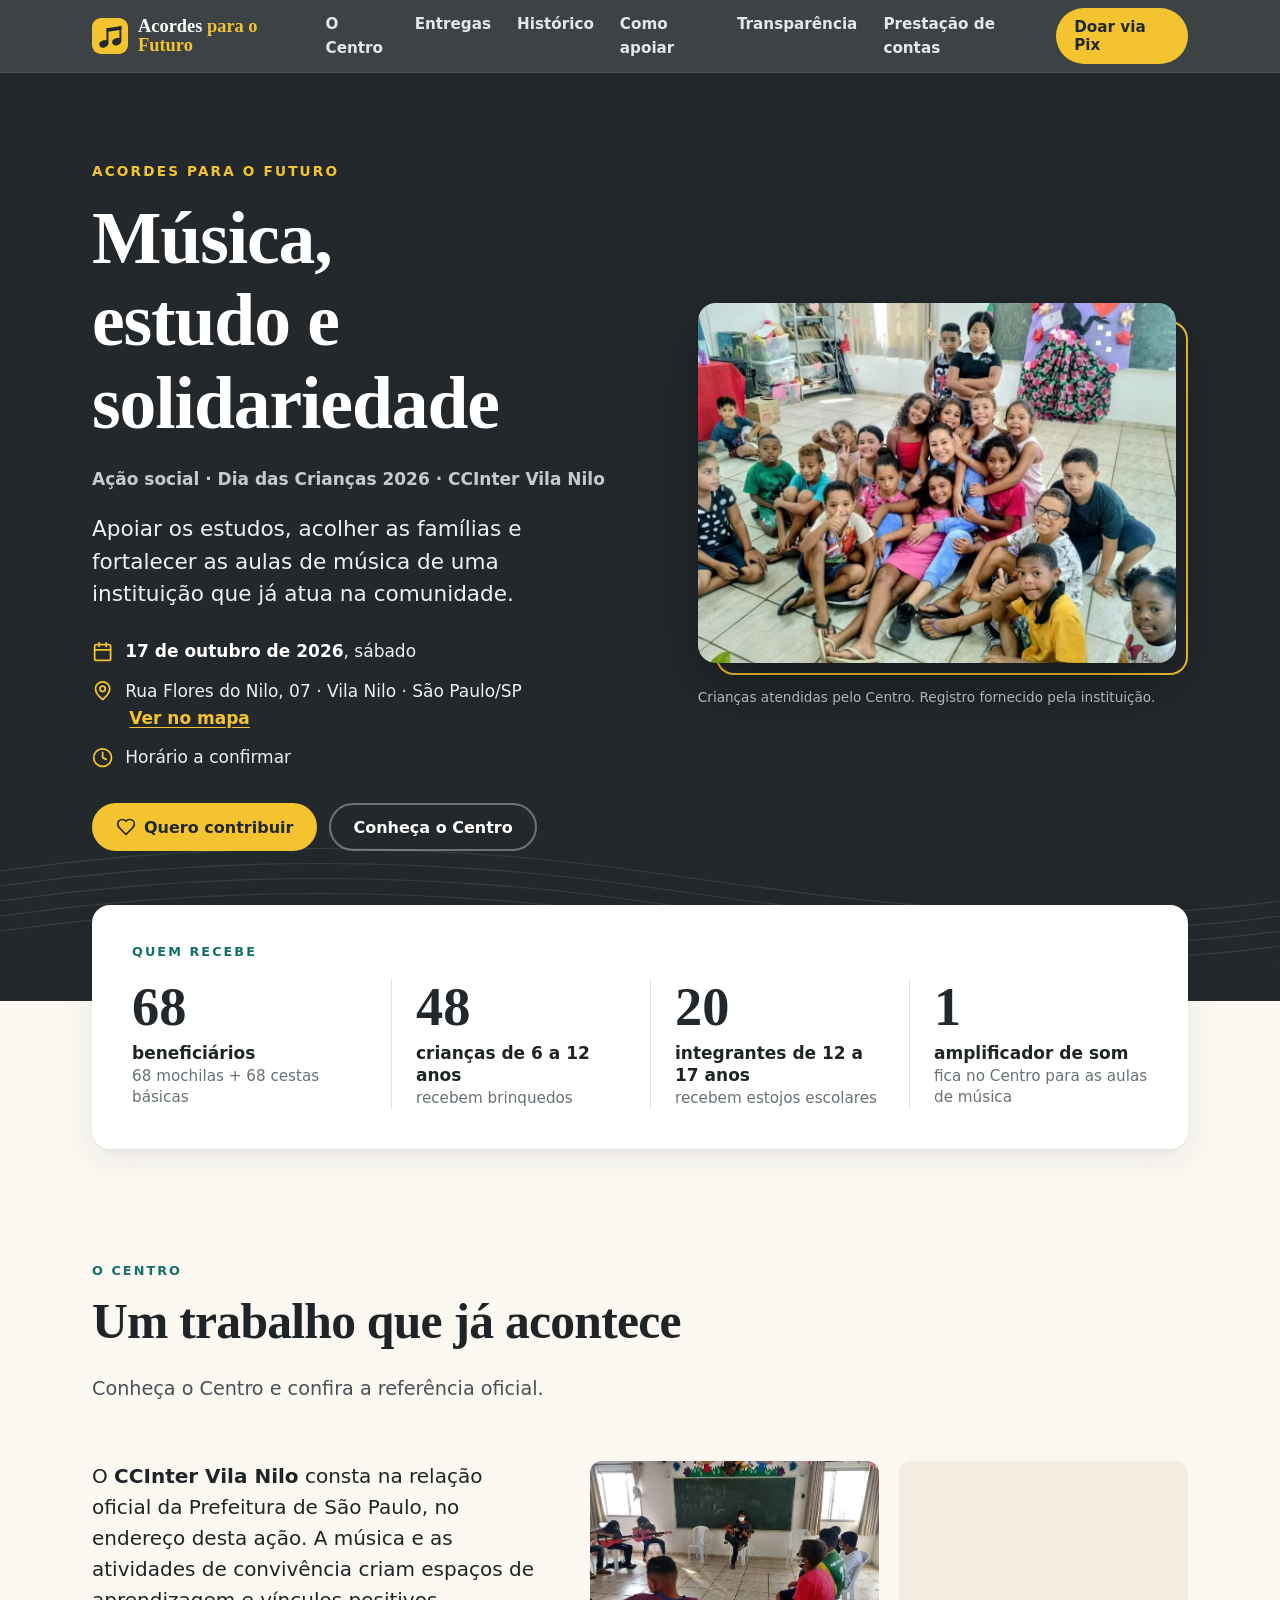
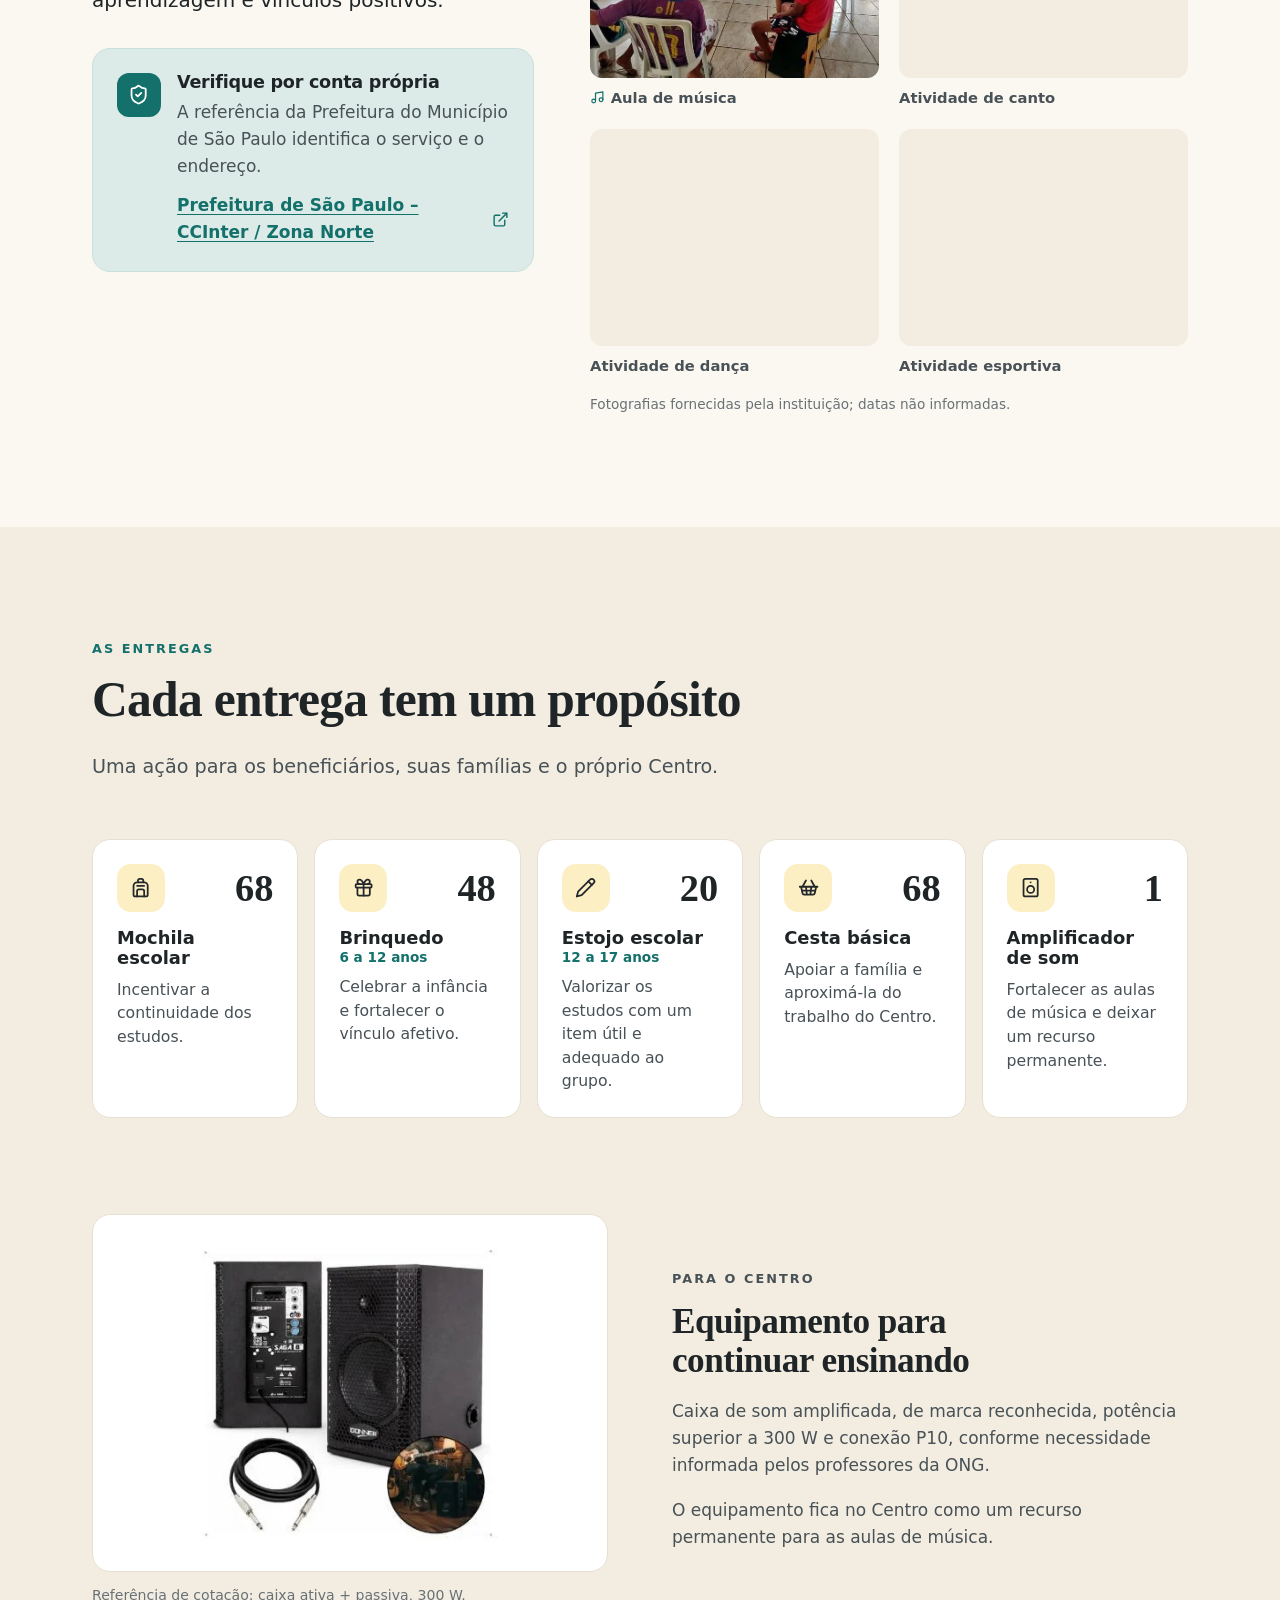
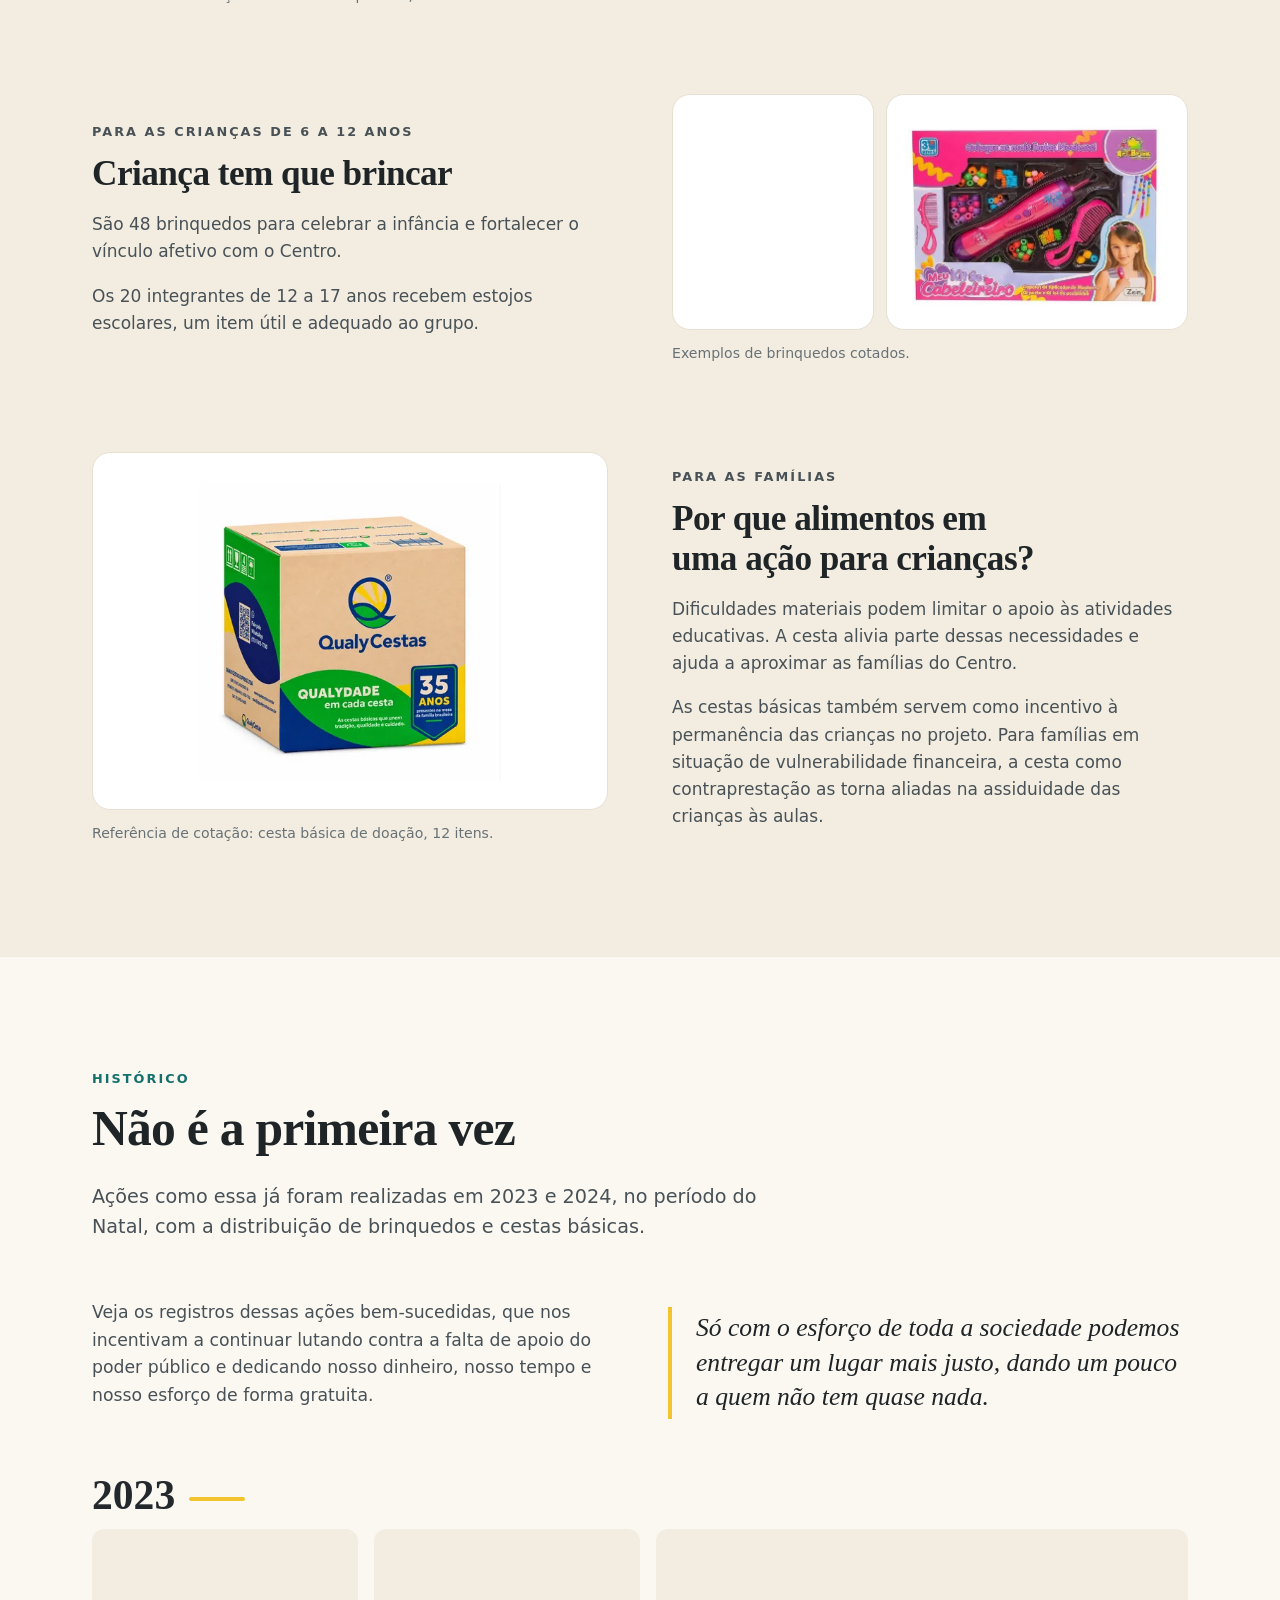
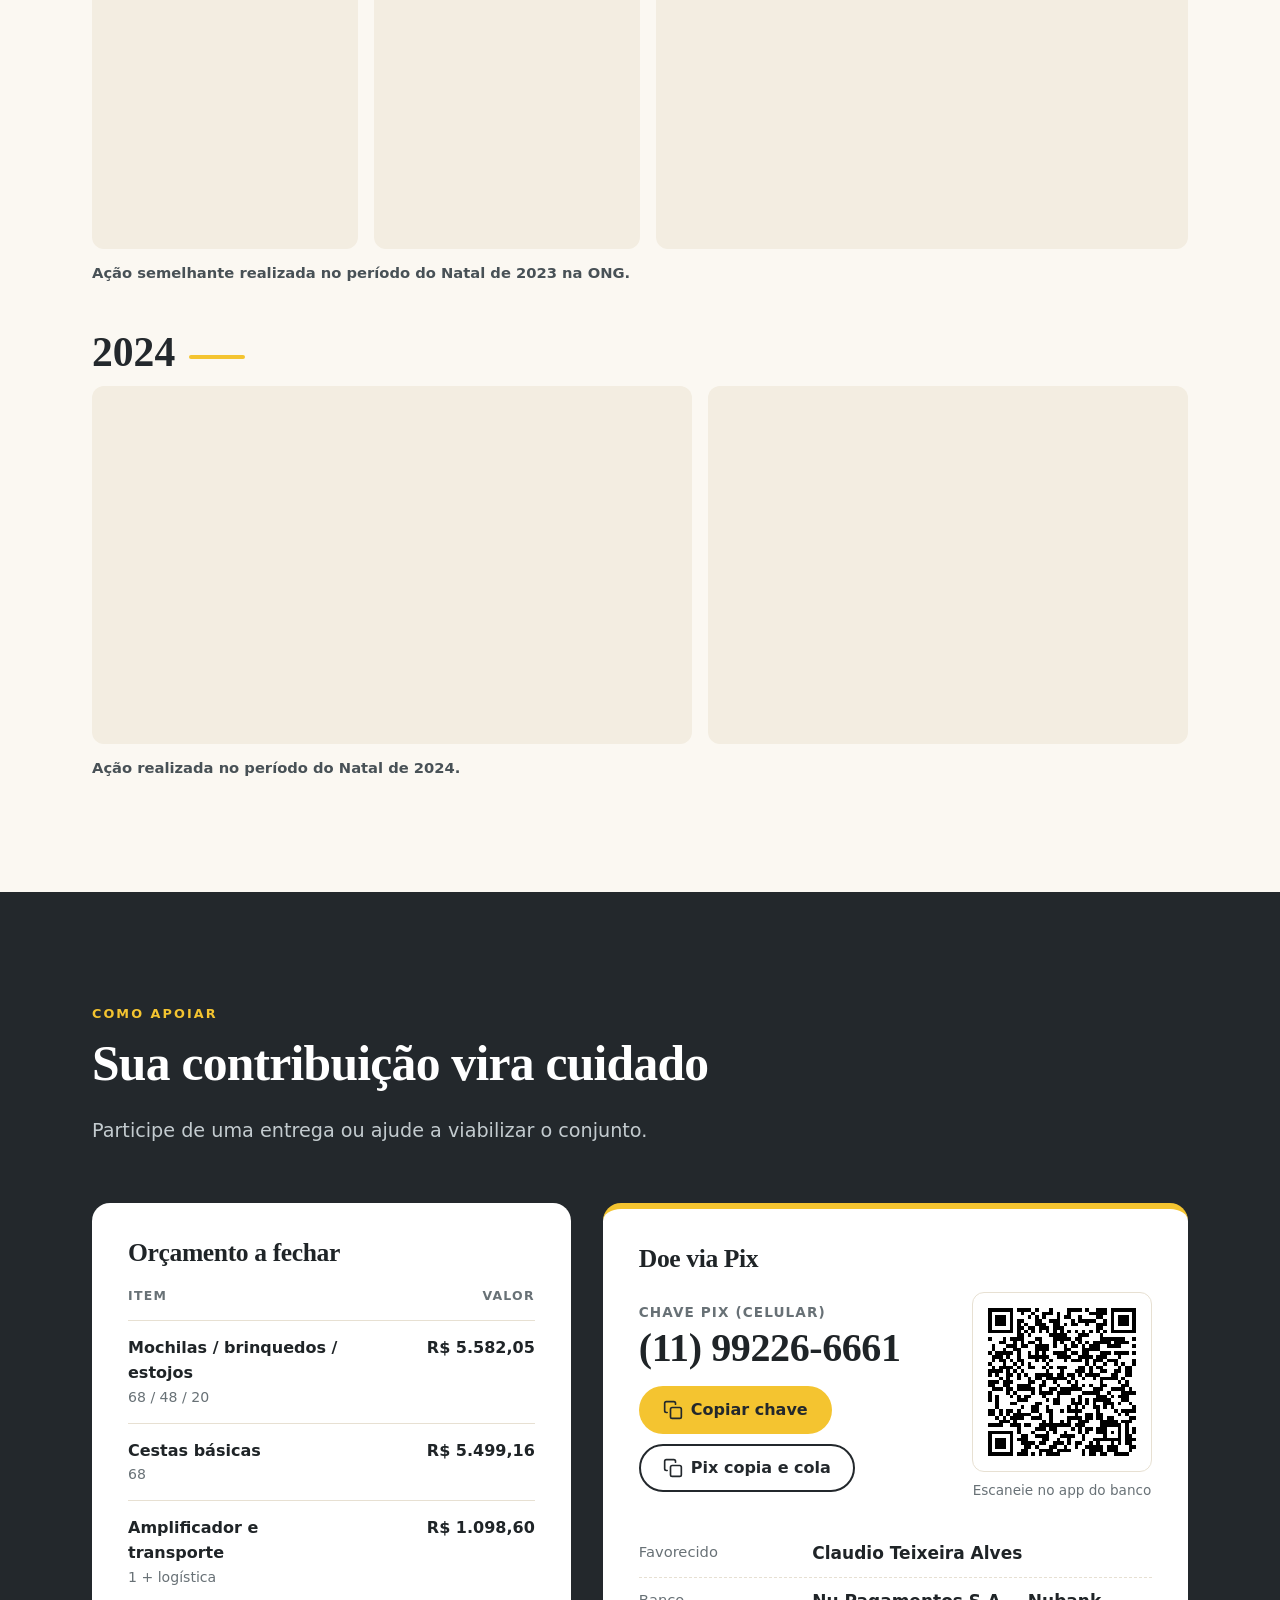
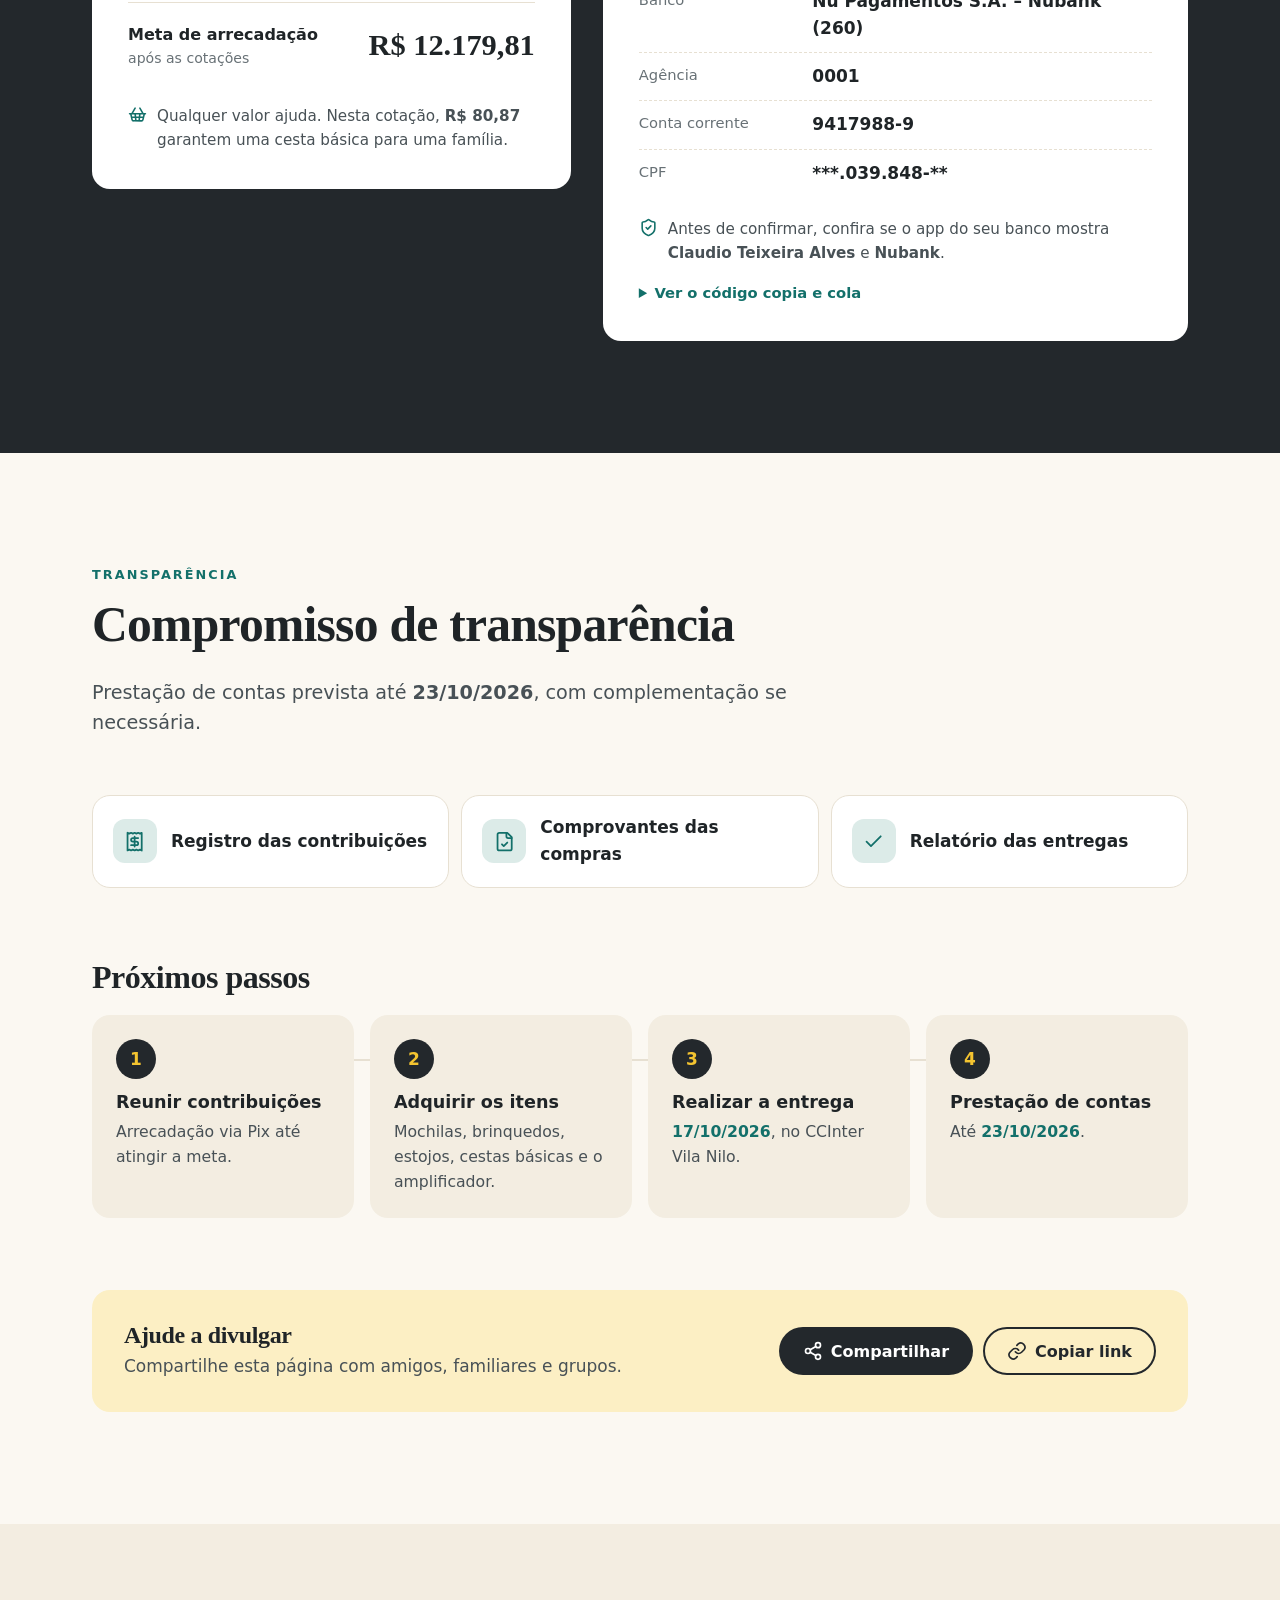
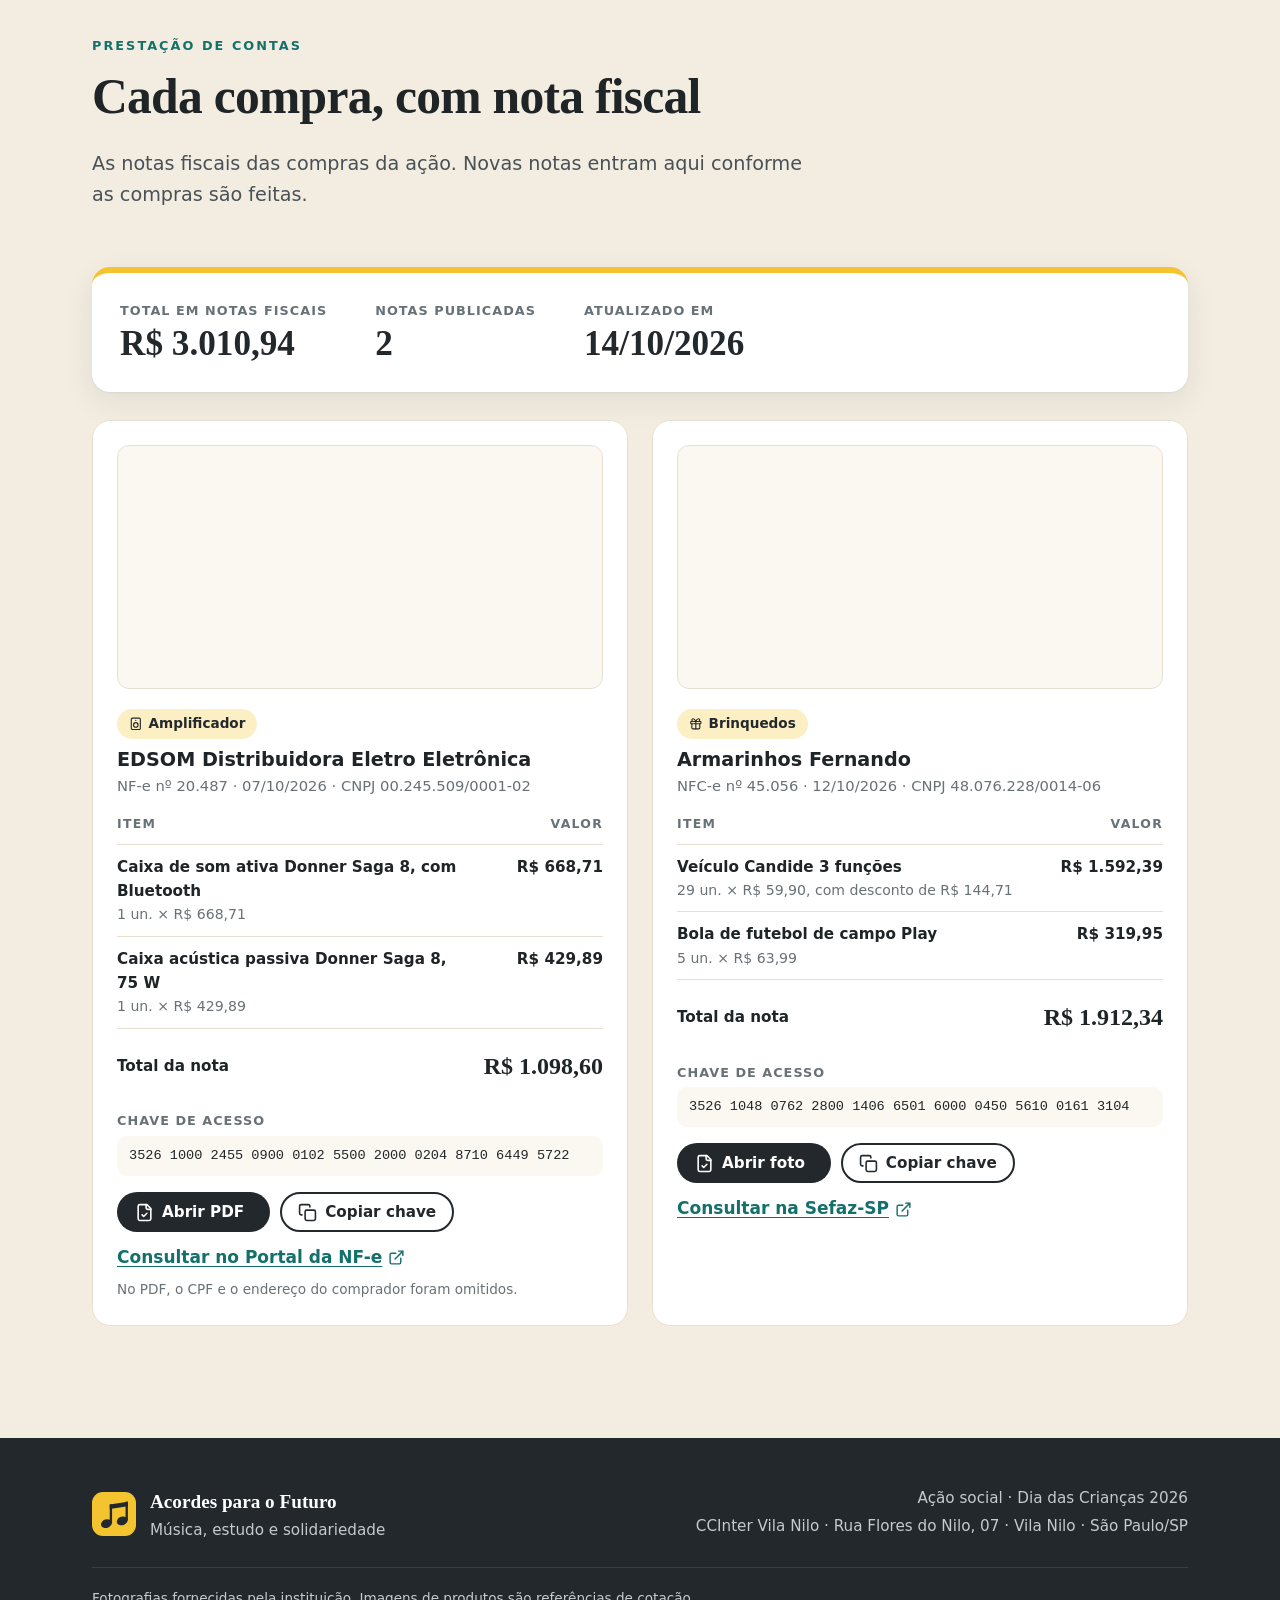
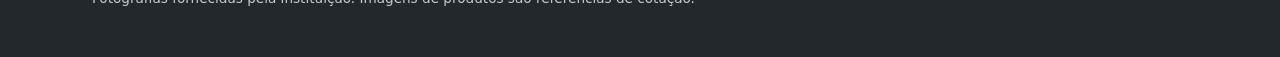
==== commit 69ff405b: "Adiciona prestação de contas com as notas fiscais e muda a entrega para 17/10 - Nova seção "Prestaçã" ====
--- a/index.html
+++ b/index.html
@@ -37,7 +37,7 @@
     "@type": "Event",
     "name": "Acordes para o Futuro: ação social de Dia das Crianças 2026",
     "description": "Entrega de mochilas, brinquedos, estojos e cestas básicas para 68 crianças e adolescentes atendidos pelo CCInter Vila Nilo, e de um amplificador de som para as aulas de música.",
-    "startDate": "2026-10-16",
+    "startDate": "2026-10-17",
     "eventStatus": "https://schema.org/EventScheduled",
     "eventAttendanceMode": "https://schema.org/OfflineEventAttendanceMode",
     "image": "https://acordesparaofuturo.com.br/assets/img/compartilhar.jpg",
@@ -114,6 +114,7 @@
           <li><a href="#historico">Histórico</a></li>
           <li><a href="#apoie">Como apoiar</a></li>
           <li><a href="#transparencia">Transparência</a></li>
+          <li><a href="#prestacao-de-contas">Prestação de contas</a></li>
         </ul>
       </nav>
 
@@ -148,7 +149,7 @@
           <ul class="event-facts">
             <li>
               <svg class="icon" aria-hidden="true"><use href="#i-calendar"/></svg>
-              <span><strong><time datetime="2026-10-16">16 de outubro de 2026</time></strong>, sexta-feira</span>
+              <span><strong><time datetime="2026-10-17">17 de outubro de 2026</time></strong>, sábado</span>
             </li>
             <li>
               <svg class="icon" aria-hidden="true"><use href="#i-pin"/></svg>
@@ -173,7 +174,7 @@
 
         <figure class="hero-photo">
           <div class="hero-photo-frame">
-            <p class="countdown" data-countdown="2026-10-16" hidden></p>
+            <p class="countdown" data-countdown="2026-10-17" hidden></p>
             <img src="assets/img/criancas-do-centro.webp" width="1018" height="766" fetchpriority="high" decoding="async"
                  alt="Grupo de crianças sorrindo, sentadas no chão de uma sala do Centro ao redor de uma educadora">
           </div>
@@ -587,7 +588,7 @@
           </li>
           <li class="step">
             <h4>Realizar a entrega</h4>
-            <p><time datetime="2026-10-16">16/10/2026</time>, no CCInter Vila Nilo.</p>
+            <p><time datetime="2026-10-17">17/10/2026</time>, no CCInter Vila Nilo.</p>
           </li>
           <li class="step">
             <h4>Prestação de contas</h4>
@@ -613,6 +614,135 @@
         </div>
       </div>
     </section>
+
+    <!-- ===== Prestação de contas ===== -->
+    <section class="section section-alt" id="prestacao-de-contas" aria-labelledby="contas-titulo">
+      <div class="container">
+        <header class="section-head">
+          <p class="eyebrow">Prestação de contas</p>
+          <h2 id="contas-titulo">Cada compra, com nota fiscal</h2>
+          <p class="section-sub">As notas fiscais das compras da ação. Novas notas entram aqui conforme as compras são feitas.</p>
+        </header>
+
+        <dl class="accounts-summary">
+          <div><dt>Total em notas fiscais</dt><dd>R$&nbsp;3.010,94</dd></div>
+          <div><dt>Notas publicadas</dt><dd>2</dd></div>
+          <div><dt>Atualizado em</dt><dd><time datetime="2026-10-14">14/10/2026</time></dd></div>
+        </dl>
+
+        <ul class="receipts">
+          <li>
+            <article class="receipt" aria-labelledby="nota-amplificador-titulo">
+              <a class="receipt-thumb" href="assets/img/nota-fiscal-amplificador.webp" data-lightbox="notas" data-caption="NF-e nº 20.487 · EDSOM Distribuidora · 07/10/2026">
+                <img src="assets/img/nota-fiscal-amplificador.webp" width="1190" height="1684" loading="lazy" decoding="async"
+                     alt="Nota fiscal eletrônica nº 20.487 da EDSOM Distribuidora, com a caixa de som ativa e a caixa passiva Donner Saga 8">
+              </a>
+              <div class="receipt-body">
+                <p class="receipt-tag"><svg class="icon" aria-hidden="true"><use href="#i-speaker"/></svg>Amplificador</p>
+                <h3 id="nota-amplificador-titulo">EDSOM Distribuidora Eletro Eletrônica</h3>
+                <p class="receipt-meta"><span>NF-e nº 20.487</span> · <span><time datetime="2026-10-07">07/10/2026</time></span> · <span>CNPJ 00.245.509/0001-02</span></p>
+
+                <table class="budget receipt-items">
+                  <caption class="visually-hidden">Itens da nota fiscal da EDSOM Distribuidora</caption>
+                  <thead>
+                    <tr><th scope="col">Item</th><th scope="col" class="num">Valor</th></tr>
+                  </thead>
+                  <tbody>
+                    <tr>
+                      <th scope="row">Caixa de som ativa Donner Saga 8, com Bluetooth <span class="qty">1 un. × R$&nbsp;668,71</span></th>
+                      <td class="num">R$&nbsp;668,71</td>
+                    </tr>
+                    <tr>
+                      <th scope="row">Caixa acústica passiva Donner Saga 8, 75 W <span class="qty">1 un. × R$&nbsp;429,89</span></th>
+                      <td class="num">R$&nbsp;429,89</td>
+                    </tr>
+                  </tbody>
+                  <tfoot>
+                    <tr><th scope="row">Total da nota</th><td class="num">R$&nbsp;1.098,60</td></tr>
+                  </tfoot>
+                </table>
+
+                <div class="receipt-key">
+                  <p class="receipt-label">Chave de acesso</p>
+                  <code>3526 1000 2455 0900 0102 5500 2000 0204 8710 6449 5722</code>
+                </div>
+
+                <div class="receipt-actions">
+                  <a class="btn btn-dark btn-sm" href="assets/docs/nota-fiscal-amplificador.pdf" target="_blank" rel="noopener">
+                    <svg class="icon" aria-hidden="true"><use href="#i-file"/></svg>
+                    Abrir PDF<span class="visually-hidden"> (abre em nova aba)</span>
+                  </a>
+                  <button class="btn btn-outline btn-sm" type="button" data-copy="35261000245509000102550020000204871064495722" data-copy-msg="Chave de acesso copiada">
+                    <svg class="icon" aria-hidden="true"><use href="#i-copy"/></svg>
+                    <span data-label>Copiar chave</span>
+                  </button>
+                </div>
+                <a class="link-external" href="https://www.nfe.fazenda.gov.br/portal/consultaRecaptcha.aspx?tipoConsulta=resumo&amp;tipoConteudo=7PhJ+gAVw2g=" target="_blank" rel="noopener">
+                  Consultar no Portal da NF-e
+                  <svg class="icon" aria-hidden="true"><use href="#i-external"/></svg>
+                  <span class="visually-hidden">(abre em nova aba)</span>
+                </a>
+                <p class="receipt-note">No PDF, o CPF e o endereço do comprador foram omitidos.</p>
+              </div>
+            </article>
+          </li>
+          <li>
+            <article class="receipt" aria-labelledby="nota-brinquedos-titulo">
+              <a class="receipt-thumb" href="assets/img/nota-fiscal-brinquedos.webp" data-lightbox="notas" data-caption="NFC-e nº 45.056 · Armarinhos Fernando · 12/10/2026">
+                <img src="assets/img/nota-fiscal-brinquedos.webp" width="610" height="1590" loading="lazy" decoding="async"
+                     alt="Cupom da nota fiscal de consumidor nº 45.056 da Armarinhos Fernando, com 29 veículos de brinquedo e 5 bolas de futebol">
+              </a>
+              <div class="receipt-body">
+                <p class="receipt-tag"><svg class="icon" aria-hidden="true"><use href="#i-gift"/></svg>Brinquedos</p>
+                <h3 id="nota-brinquedos-titulo">Armarinhos Fernando</h3>
+                <p class="receipt-meta"><span>NFC-e nº 45.056</span> · <span><time datetime="2026-10-12">12/10/2026</time></span> · <span>CNPJ 48.076.228/0014-06</span></p>
+
+                <table class="budget receipt-items">
+                  <caption class="visually-hidden">Itens da nota fiscal da Armarinhos Fernando</caption>
+                  <thead>
+                    <tr><th scope="col">Item</th><th scope="col" class="num">Valor</th></tr>
+                  </thead>
+                  <tbody>
+                    <tr>
+                      <th scope="row">Veículo Candide 3 funções <span class="qty">29 un. × R$&nbsp;59,90, com desconto de R$&nbsp;144,71</span></th>
+                      <td class="num">R$&nbsp;1.592,39</td>
+                    </tr>
+                    <tr>
+                      <th scope="row">Bola de futebol de campo Play <span class="qty">5 un. × R$&nbsp;63,99</span></th>
+                      <td class="num">R$&nbsp;319,95</td>
+                    </tr>
+                  </tbody>
+                  <tfoot>
+                    <tr><th scope="row">Total da nota</th><td class="num">R$&nbsp;1.912,34</td></tr>
+                  </tfoot>
+                </table>
+
+                <div class="receipt-key">
+                  <p class="receipt-label">Chave de acesso</p>
+                  <code>3526 1048 0762 2800 1406 6501 6000 0450 5610 0161 3104</code>
+                </div>
+
+                <div class="receipt-actions">
+                  <a class="btn btn-dark btn-sm" href="assets/img/nota-fiscal-brinquedos.webp" target="_blank" rel="noopener">
+                    <svg class="icon" aria-hidden="true"><use href="#i-file"/></svg>
+                    Abrir foto<span class="visually-hidden"> (abre em nova aba)</span>
+                  </a>
+                  <button class="btn btn-outline btn-sm" type="button" data-copy="35261048076228001406650160000450561001613104" data-copy-msg="Chave de acesso copiada">
+                    <svg class="icon" aria-hidden="true"><use href="#i-copy"/></svg>
+                    <span data-label>Copiar chave</span>
+                  </button>
+                </div>
+                <a class="link-external" href="https://www.nfce.fazenda.sp.gov.br/NFCeConsultaPublica/Paginas/ConsultaPublica.aspx" target="_blank" rel="noopener">
+                  Consultar na Sefaz-SP
+                  <svg class="icon" aria-hidden="true"><use href="#i-external"/></svg>
+                  <span class="visually-hidden">(abre em nova aba)</span>
+                </a>
+              </div>
+            </article>
+          </li>
+        </ul>
+      </div>
+    </section>
   </main>
 
   <footer class="site-footer">
--- a/css/styles.css
+++ b/css/styles.css
@@ -352,7 +352,7 @@
   display: block;
 }
 
-@media (max-width: 959px) {
+@media (max-width: 1179px) {
   .site-nav {
     position: absolute;
     top: var(--header-h);
@@ -391,16 +391,18 @@
     --header-h: 72px;
   }
 
+  .brand-name {
+    font-size: 1.15rem;
+  }
+
+  .brand-name span {
+    display: inline;
+  }
+}
+
+@media (min-width: 1180px) {
   .nav-toggle {
     display: none;
-  }
-
-  .brand-name {
-    font-size: 1.15rem;
-  }
-
-  .brand-name span {
-    display: inline;
   }
 }
 
@@ -1488,6 +1490,195 @@
   .pix-actions .btn,
   .share-actions .btn {
     flex: 1 1 auto;
+  }
+}
+
+/* ---------- Prestação de contas ---------- */
+
+.accounts-summary {
+  display: flex;
+  flex-wrap: wrap;
+  gap: 16px 48px;
+  margin: 0 0 clamp(20px, 3vw, 28px);
+  padding: clamp(20px, 3vw, 28px);
+  border-top: 6px solid var(--yellow);
+  border-radius: var(--radius);
+  background: var(--card);
+  box-shadow: var(--shadow);
+}
+
+.accounts-summary dt {
+  color: var(--muted);
+  font-size: 0.8rem;
+  font-weight: 700;
+  letter-spacing: 0.08em;
+  text-transform: uppercase;
+}
+
+.accounts-summary dd {
+  margin: 4px 0 0;
+  color: var(--charcoal);
+  font-family: var(--font-display);
+  font-size: clamp(1.6rem, 3.4vw, 2.2rem);
+  font-weight: 600;
+  line-height: 1.1;
+  font-variant-numeric: tabular-nums;
+}
+
+.receipts {
+  display: grid;
+  gap: clamp(16px, 2.4vw, 24px);
+  margin: 0;
+  padding: 0;
+  list-style: none;
+}
+
+.receipt {
+  display: grid;
+  align-content: start;
+  gap: 20px;
+  height: 100%;
+  padding: clamp(18px, 3vw, 24px);
+  border: 1px solid var(--line);
+  border-radius: var(--radius);
+  background: var(--card);
+}
+
+.receipt-thumb {
+  display: block;
+  overflow: hidden;
+  border: 1px solid var(--line);
+  border-radius: var(--radius-sm);
+  background: var(--paper);
+  cursor: zoom-in;
+}
+
+.receipt-thumb img {
+  width: 100%;
+  aspect-ratio: 16 / 10;
+  object-fit: cover;
+  object-position: top;
+  transition: transform 0.4s ease;
+}
+
+.receipt-thumb:hover img {
+  transform: scale(1.03);
+}
+
+.receipt-body {
+  min-width: 0;
+}
+
+.receipt-tag {
+  display: inline-flex;
+  align-items: center;
+  gap: 6px;
+  margin-bottom: 10px;
+  padding: 4px 12px;
+  border-radius: 999px;
+  background: var(--yellow-soft);
+  color: var(--charcoal);
+  font-size: 0.85rem;
+  font-weight: 700;
+}
+
+.receipt-tag .icon {
+  width: 1em;
+  height: 1em;
+}
+
+.receipt h3 {
+  margin-bottom: 4px;
+  font-family: var(--font-body);
+  font-size: 1.2rem;
+  font-weight: 700;
+  letter-spacing: 0;
+}
+
+.receipt-meta {
+  color: var(--muted);
+  font-size: 0.92rem;
+}
+
+.receipt-meta span {
+  white-space: nowrap;
+}
+
+.receipt-items {
+  margin-top: 16px;
+  font-size: 0.95rem;
+}
+
+.receipt-items th,
+.receipt-items td {
+  padding: 10px 0;
+}
+
+.receipt-items tfoot .num {
+  font-size: clamp(1.3rem, 2.6vw, 1.5rem);
+}
+
+.receipt-key {
+  margin-top: 16px;
+}
+
+.receipt-label {
+  margin-bottom: 4px;
+  color: var(--muted);
+  font-size: 0.8rem;
+  font-weight: 700;
+  letter-spacing: 0.08em;
+  text-transform: uppercase;
+}
+
+.receipt-key code {
+  display: block;
+  padding: 10px 12px;
+  border-radius: 10px;
+  background: var(--paper);
+  font-size: 0.85rem;
+  line-height: 1.5;
+  overflow-wrap: anywhere;
+  user-select: all;
+}
+
+.receipt-actions {
+  display: flex;
+  flex-wrap: wrap;
+  gap: 10px;
+  margin: 16px 0 12px;
+}
+
+.receipt-note {
+  margin-top: 8px;
+  color: var(--muted);
+  font-size: 0.85rem;
+}
+
+@media (min-width: 600px) {
+  .receipt {
+    grid-template-columns: 160px minmax(0, 1fr);
+    gap: 24px;
+    align-items: start;
+  }
+
+  .receipt-thumb img {
+    aspect-ratio: 3 / 4;
+  }
+}
+
+@media (min-width: 1040px) {
+  .receipts {
+    grid-template-columns: repeat(2, minmax(0, 1fr));
+  }
+
+  .receipt {
+    grid-template-columns: minmax(0, 1fr);
+    gap: 20px;
+  }
+
+  .receipt-thumb img {
+    aspect-ratio: 2 / 1;
   }
 }
 
@@ -1696,6 +1887,7 @@
   .hero-staff,
   .share-box,
   .pix-actions,
+  .receipt-actions,
   .lightbox,
   .toast {
     display: none !important;
